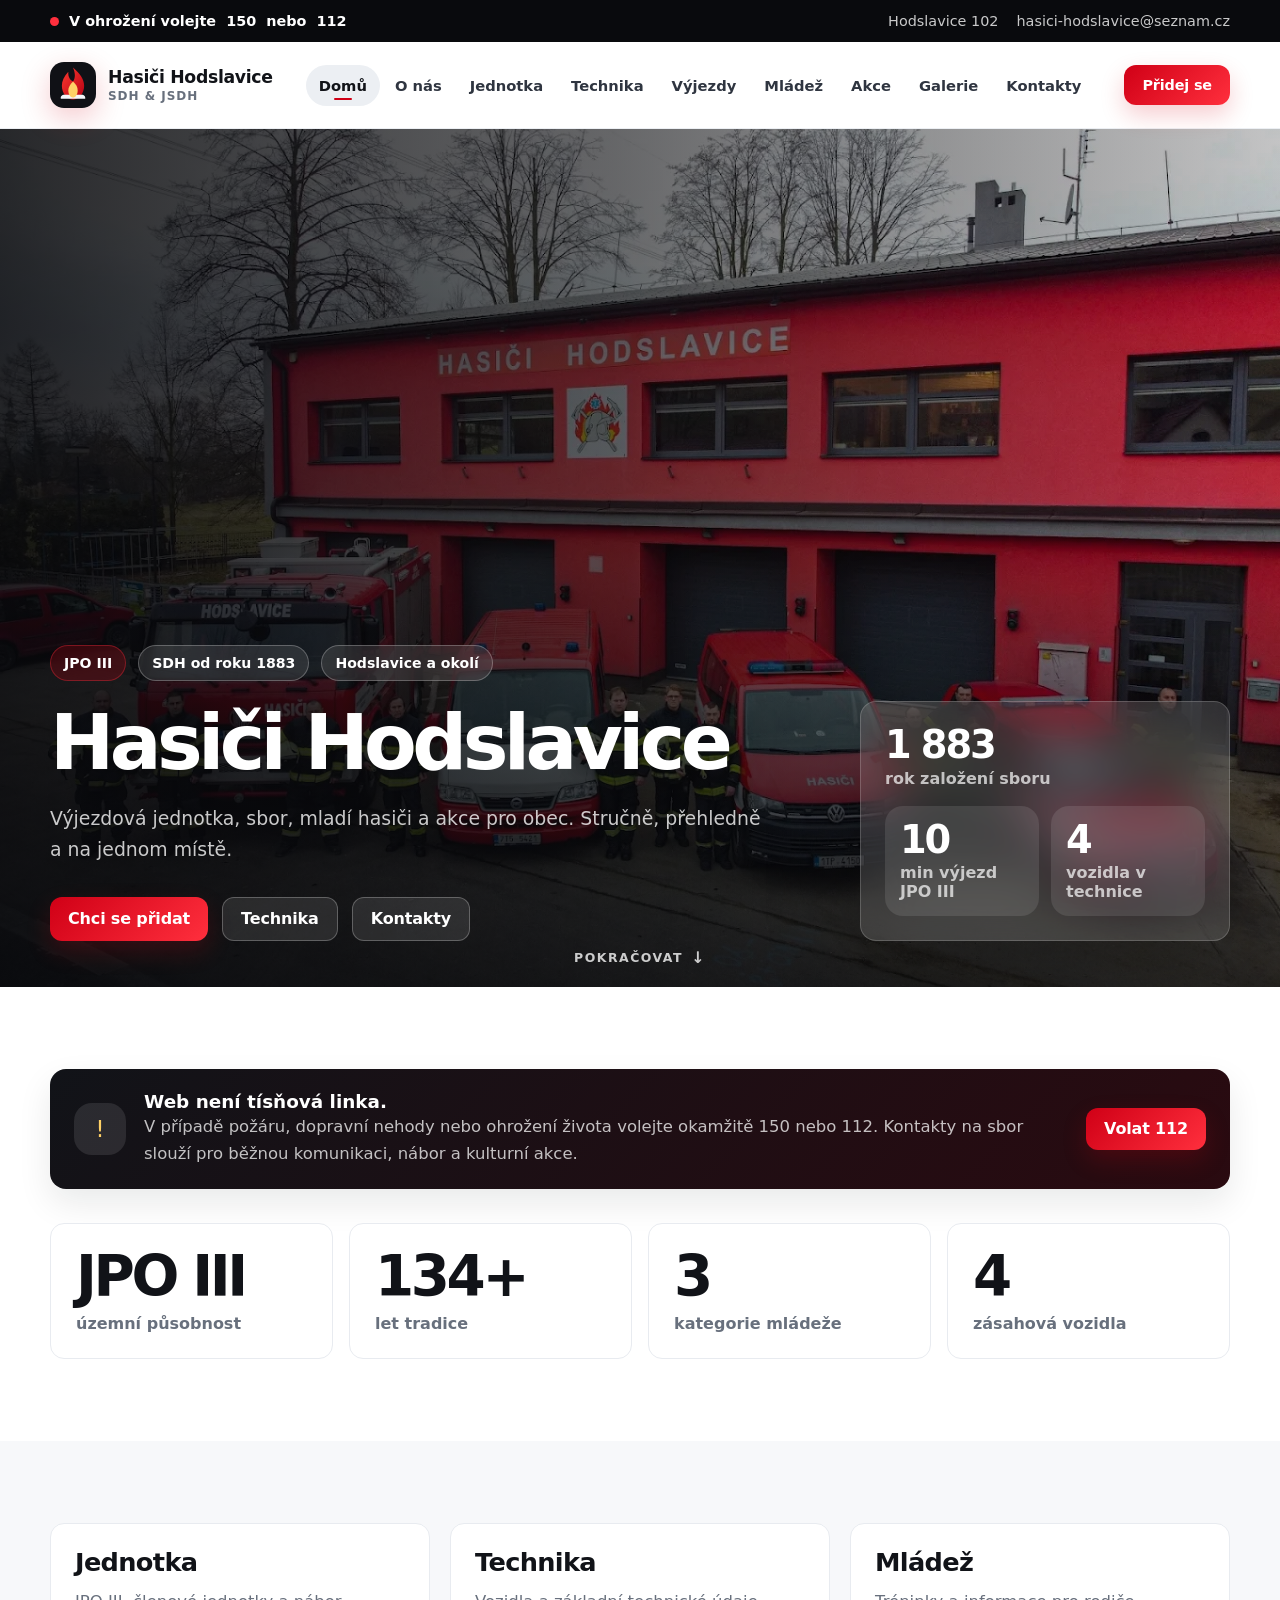
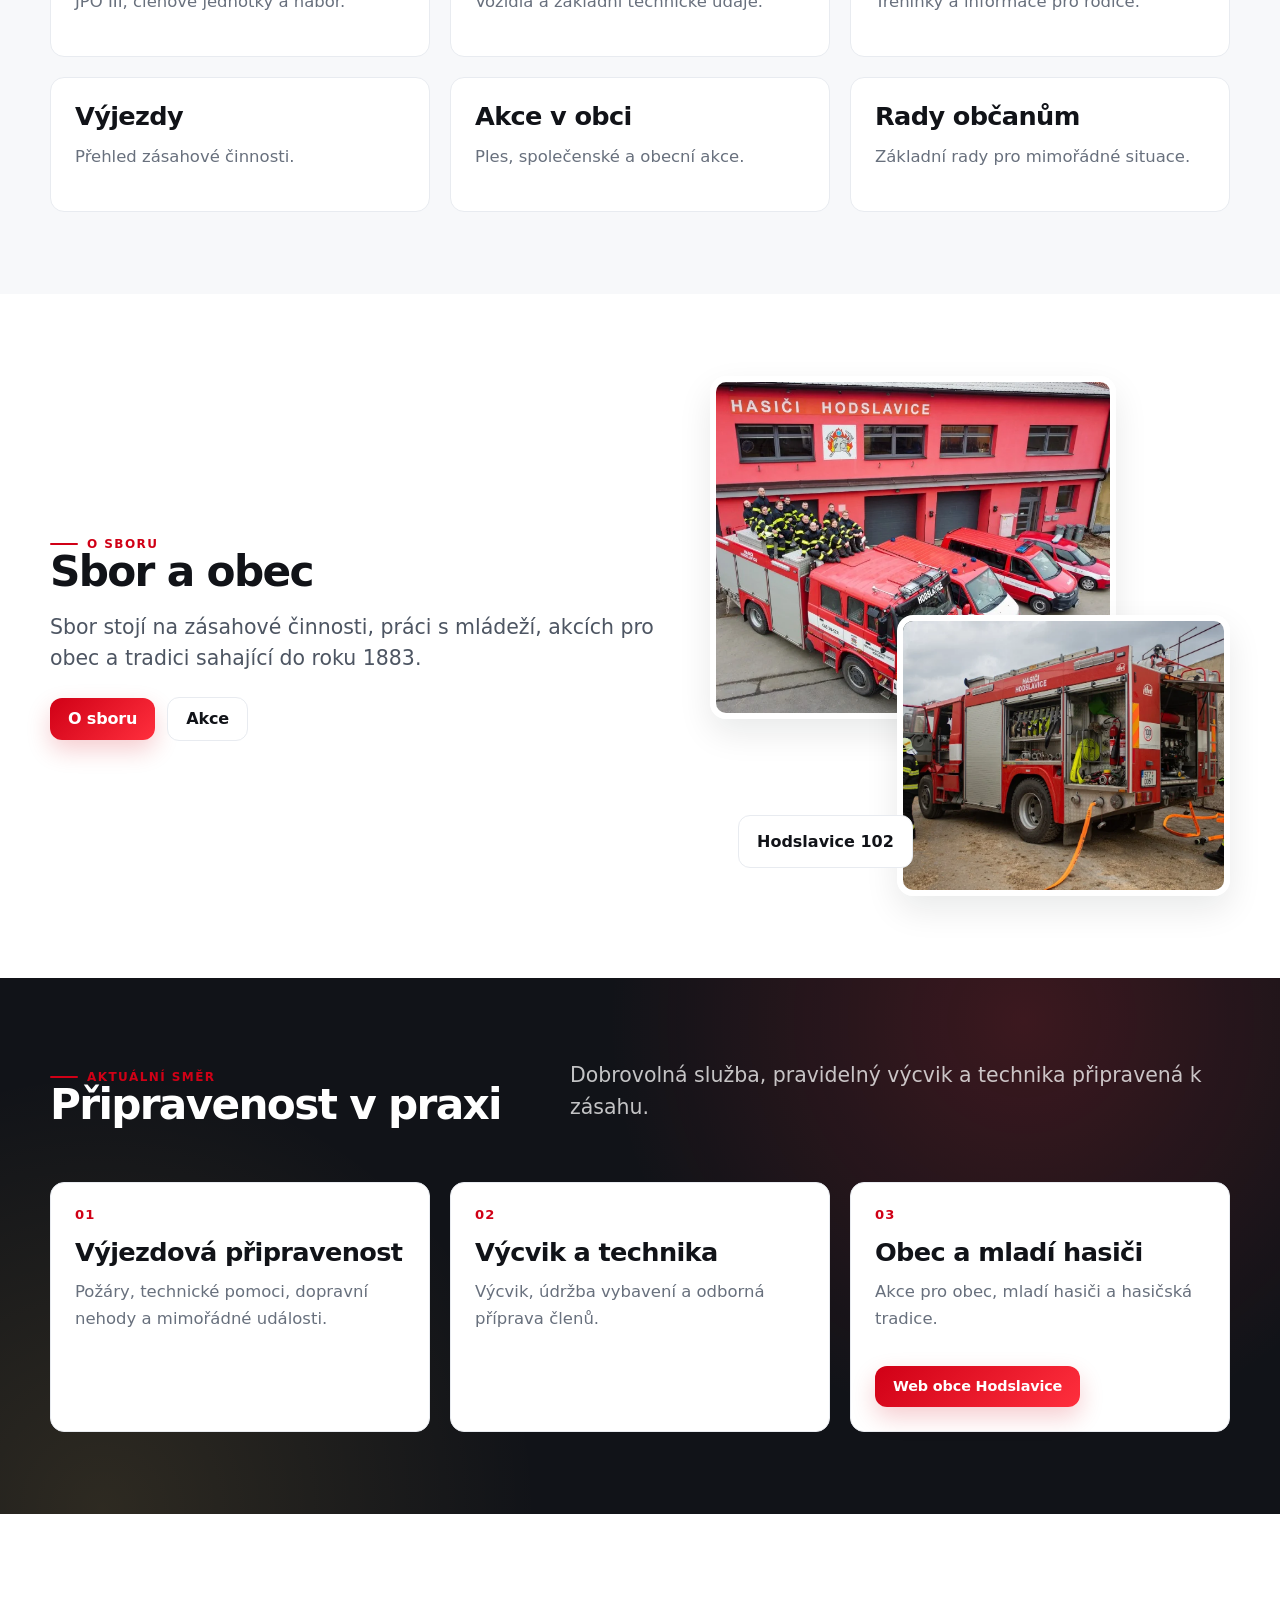
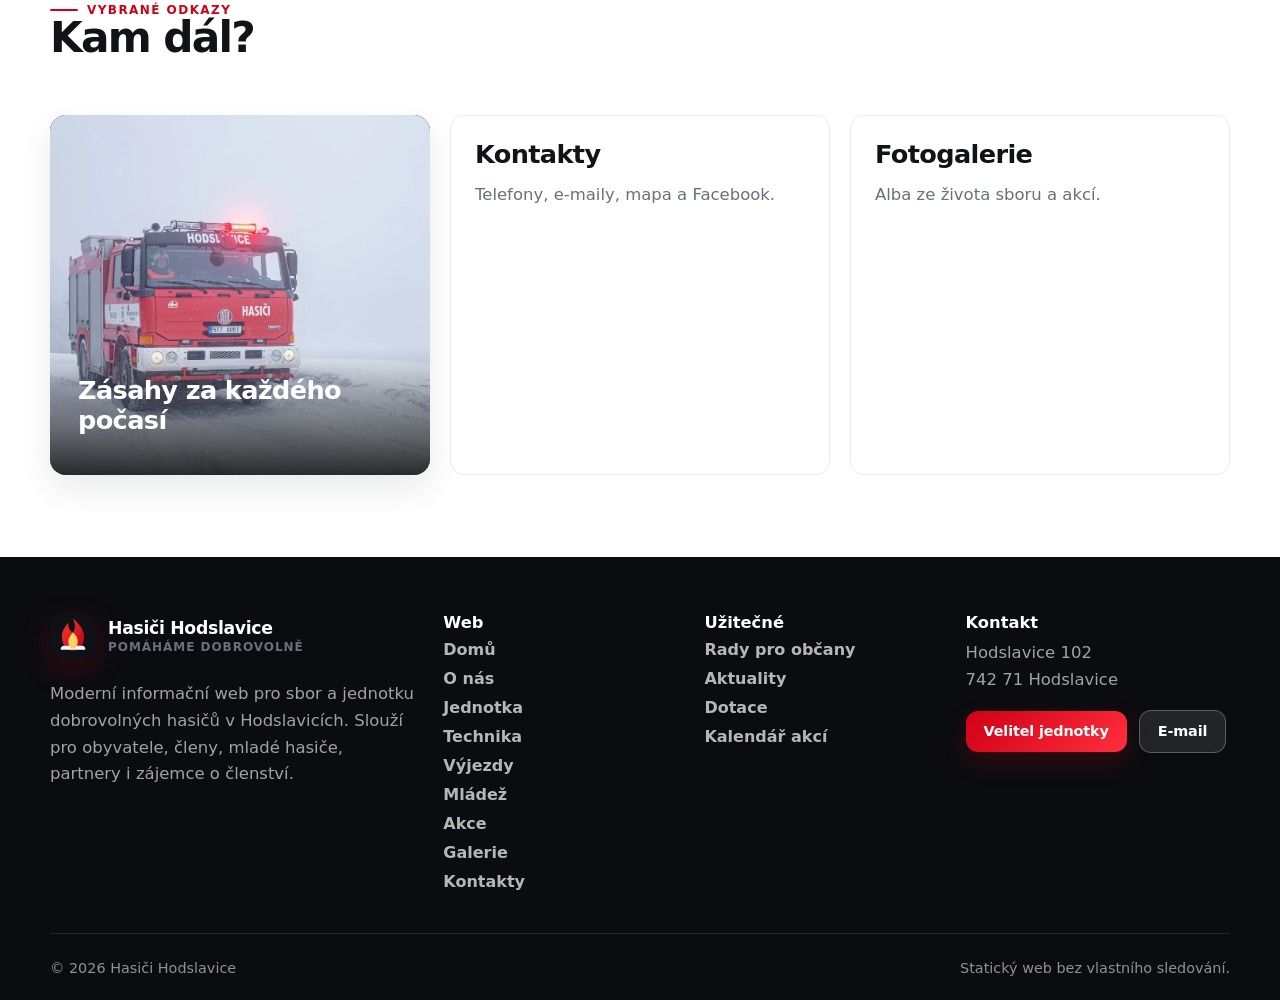
==== hasici-aktualni/index.html @ a37ba9a8 "Add files via upload" ====
<!doctype html>
<html lang="cs">
<head>
  <meta charset="utf-8">
  <meta name="viewport" content="width=device-width, initial-scale=1">
  <title>Dobrovolní hasiči | Hasiči Hodslavice</title>
  <meta name="description" content="Moderní web SDH a JSDH Hodslavice: jednotka JPO III, technika, výjezdy, mládež, akce a kontakty.">
  <meta name="theme-color" content="#d00016">
  <meta property="og:title" content="Dobrovolní hasiči | Hasiči Hodslavice">
  <meta property="og:description" content="Moderní web SDH a JSDH Hodslavice: jednotka JPO III, technika, výjezdy, mládež, akce a kontakty.">
  <meta property="og:type" content="website">
  <meta property="og:image" content="assets/img/og-cover.jpg">
  <link rel="icon" href="assets/img/logo.svg" type="image/svg+xml">
  <link rel="manifest" href="site.webmanifest">
  <link rel="stylesheet" href="assets/css/style.css">
  
<script type="application/ld+json">
{
  "@context": "https://schema.org",
  "@type": "FireStation",
  "name": "Hasiči Hodslavice",
  "address": {
    "@type": "PostalAddress",
    "streetAddress": "Hodslavice 102",
    "postalCode": "742 71",
    "addressLocality": "Hodslavice",
    "addressCountry": "CZ"
  },
  "email": "hasici-hodslavice@seznam.cz",
  "url": "./index.html"
}
</script>

</head>
<body>

    <a class="skip-link" href="#main">Přejít na obsah</a>
    <div class="topbar" role="region" aria-label="Důležité kontakty">
      <div class="container topbar__inner">
        <div class="topbar__emergency"><span class="pulse" aria-hidden="true"></span> V ohrožení volejte <a href="tel:150">150</a> nebo <a href="tel:112">112</a></div>
        <div class="topbar__links"><a href="kontakty.html">Hodslavice 102</a><a href="mailto:hasici-hodslavice@seznam.cz">hasici-hodslavice@seznam.cz</a></div>
      </div>
    </div>
    <header class="site-header" data-header>
      <div class="container nav" aria-label="Hlavní navigace">
        <a class="logo" href="index.html" aria-label="Hasiči Hodslavice domů">
          <img src="assets/img/logo.svg" alt="" width="46" height="46">
          <span>Hasiči Hodslavice<small>SDH & JSDH</small></span>
        </a>
        <nav class="nav__links" data-nav><a href="index.html">Domů</a><a href="o-nas.html">O nás</a><a href="jednotka.html">Jednotka</a><a href="technika.html">Technika</a><a href="vyjezdy.html">Výjezdy</a><a href="mladez.html">Mládež</a><a href="akce.html">Akce</a><a href="fotogalerie.html">Galerie</a><a href="kontakty.html">Kontakty</a></nav>
        <a class="btn btn--primary btn--small nav__cta" href="jednotka.html#nabor">Přidej se</a>
        <button class="menu-toggle" type="button" aria-label="Otevřít menu" aria-expanded="false" data-menu-toggle><span></span><span></span><span></span></button>
      </div>
    </header>
    
<main id="main">

<section class="hero hero--home">
  <div class="hero__media"><img src="assets/img/hero-druzstvo.webp" alt="Jednotka hasičů Hodslavice před zbrojnicí" loading="eager"></div>
  <div class="container hero__content">
    <div class="hero__grid">
      <div>
        <div class="hero__badges"><span class="badge badge--red">JPO III</span><span class="badge">SDH od roku 1883</span><span class="badge">Hodslavice a okolí</span></div>
        <h1>Hasiči Hodslavice</h1>
        <p>Výjezdová jednotka, sbor, mladí hasiči a akce pro obec. Stručně, přehledně a na jednom místě.</p>
        <div class="hero__actions"><a class="btn btn--primary" href="jednotka.html#nabor">Chci se přidat</a><a class="btn btn--ghost" href="technika.html">Technika</a><a class="btn btn--ghost" href="kontakty.html">Kontakty</a></div>
      </div>
      <aside class="hero-card" aria-label="Rychlá fakta">
        <strong data-count="1883">0</strong><span>rok založení sboru</span>
        <div class="hero-card__row"><div class="hero-card__item"><strong>10</strong><span>min výjezd JPO III</span></div><div class="hero-card__item"><strong>4</strong><span>vozidla v technice</span></div></div>
      </aside>
    </div>
  </div>
  <a class="hero-scroll" href="#obsah">Pokračovat</a>
</section>
<section id="obsah" class="section">
  <div class="container">
    <div class="alert reveal"><div class="alert__icon">!</div><div><strong>Web není tísňová linka.</strong><p>V případě požáru, dopravní nehody nebo ohrožení života volejte okamžitě 150 nebo 112. Kontakty na sbor slouží pro běžnou komunikaci, nábor a kulturní akce.</p></div><a class="btn btn--primary" href="tel:112">Volat 112</a></div>
    <div class="grid grid--4 mt-4">
      <div class="stat-card reveal"><strong>JPO III</strong><span>územní působnost</span></div>
      <div class="stat-card reveal"><strong data-count="140" data-suffix="+">0</strong><span>let tradice</span></div>
      <div class="stat-card reveal"><strong data-count="3">0</strong><span>kategorie mládeže</span></div>
      <div class="stat-card reveal"><strong data-count="4">0</strong><span>zásahová vozidla</span></div>
    </div>
  </div>
</section>
<section class="section section--soft">
  <div class="container">
    <div class="grid grid--3">
      <a class="card reveal" href="jednotka.html"><div class="card__icon">🚒</div><h3>Jednotka</h3><p>JPO III, členové jednotky a nábor.</p></a>
      <a class="card reveal" href="technika.html"><div class="card__icon">⚙️</div><h3>Technika</h3><p>Vozidla a základní technické údaje.</p></a>
      <a class="card reveal" href="mladez.html"><div class="card__icon">👨‍🚒</div><h3>Mládež</h3><p>Tréninky a informace pro rodiče.</p></a>
      <a class="card reveal" href="vyjezdy.html"><div class="card__icon">📋</div><h3>Výjezdy</h3><p>Přehled zásahové činnosti.</p></a>
      <a class="card reveal" href="akce.html"><div class="card__icon">🎉</div><h3>Akce v obci</h3><p>Ples, společenské a obecní akce.</p></a>
      <a class="card reveal" href="bezpecnost.html"><div class="card__icon">🛡️</div><h3>Rady občanům</h3><p>Základní rady pro mimořádné situace.</p></a>
    </div>
  </div>
</section>
<section class="section">
  <div class="container split">
    <div class="reveal"><span class="eyebrow">O sboru</span><h2>Sbor a obec</h2><p class="lead">Sbor stojí na zásahové činnosti, práci s mládeží, akcích pro obec a tradici sahající do roku 1883.</p><div class="inline-actions mt-3"><a class="btn btn--primary" href="o-nas.html">O sboru</a><a class="btn btn--outline" href="akce.html">Akce</a></div></div>
    <div class="photo-stack reveal"><img src="assets/img/stanice-technika.webp" alt="Hasičská zbrojnice a technika Hodslavice"><img src="assets/img/cas-zasah.webp" alt="Cisterna CAS 20 při výcviku"><div class="photo-stack__note">Hodslavice 102</div></div>
  </div>
</section>
<section class="section section--dark">
  <div class="container">
    <div class="section__head reveal"><div><span class="eyebrow">Aktuální směr</span><h2>Připravenost v praxi</h2></div><p class="lead">Dobrovolná služba, pravidelný výcvik a technika připravená k zásahu.</p></div>
    <div class="grid grid--3">
      <div class="card card--no-hover reveal"><div class="card__meta">01</div><h3>Výjezdová připravenost</h3><p>Požáry, technické pomoci, dopravní nehody a mimořádné události.</p></div>
      <div class="card card--no-hover reveal"><div class="card__meta">02</div><h3>Výcvik a technika</h3><p>Výcvik, údržba vybavení a odborná příprava členů.</p></div>
      <div class="card card--no-hover reveal"><div class="card__meta">03</div><h3>Obec a mladí hasiči</h3><p>Akce pro obec, mladí hasiči a hasičská tradice.</p><div class="inline-actions mt-3"><a class="btn btn--primary btn--small" href="https://www.hodslavice.cz/" target="_blank" rel="noreferrer">Web obce Hodslavice</a></div></div>
    </div>
  </div>
</section>
<section class="section">
  <div class="container">
    <div class="section__head reveal"><div><span class="eyebrow">Vybrané odkazy</span><h2>Kam dál?</h2></div></div>
    <div class="grid grid--3">
      <a class="media-card reveal" href="vyjezdy.html"><img src="assets/img/zimni-vyjezd.webp" alt="Zimní výjezd cisterny"><div class="media-card__body"><h3>Zásahy za každého počasí</h3></div></a>
      <a class="card reveal" href="kontakty.html"><div class="card__icon">☎️</div><h3>Kontakty</h3><p>Telefony, e-maily, mapa a Facebook.</p></a>
      <a class="card reveal" href="fotogalerie.html"><div class="card__icon">📸</div><h3>Fotogalerie</h3><p>Alba ze života sboru a akcí.</p></a>
    </div>
  </div>
</section>

</main>

    <footer class="site-footer">
      <div class="container">
        <div class="footer-grid">
          <div>
            <a class="logo" href="index.html"><img src="assets/img/logo.svg" alt="" width="46" height="46"><span>Hasiči Hodslavice<small>Pomáháme dobrovolně</small></span></a>
            <p class="mt-3">Moderní informační web pro sbor a jednotku dobrovolných hasičů v Hodslavicích. Slouží pro obyvatele, členy, mladé hasiče, partnery i zájemce o členství.</p>
          </div>
          <div><h4>Web</h4><div class="footer-links"><a href="index.html" data-footer-link>Domů</a><a href="o-nas.html" data-footer-link>O nás</a><a href="jednotka.html" data-footer-link>Jednotka</a><a href="technika.html" data-footer-link>Technika</a><a href="vyjezdy.html" data-footer-link>Výjezdy</a><a href="mladez.html" data-footer-link>Mládež</a><a href="akce.html" data-footer-link>Akce</a><a href="fotogalerie.html" data-footer-link>Galerie</a><a href="kontakty.html" data-footer-link>Kontakty</a></div></div>
          <div><h4>Užitečné</h4><div class="footer-links"><a href="bezpecnost.html">Rady pro občany</a><a href="aktuality.html">Aktuality</a><a href="dotace.html">Dotace</a><a href="akce.html">Kalendář akcí</a></div></div>
          <div><h4>Kontakt</h4><p>Hodslavice 102<br>742 71 Hodslavice</p><div class="inline-actions"><a class="btn btn--primary btn--small" href="tel:+420773756825">Velitel jednotky</a><a class="btn btn--ghost btn--small" href="mailto:hasici-hodslavice@seznam.cz">E-mail</a></div></div>
        </div>
        <div class="footer-bottom"><span>© <span data-year></span> Hasiči Hodslavice</span><span>Statický web bez vlastního sledování.</span></div>
      </div>
    </footer>
    <div class="lightbox" data-lightbox aria-modal="true" aria-hidden="true" role="dialog" aria-label="Zvětšená fotografie">
      <button class="lightbox__close btn btn--light btn--small" type="button" data-lightbox-close>Zavřít</button>
      <button class="lightbox__nav lightbox__nav--prev" type="button" data-lightbox-prev aria-label="Předchozí fotografie">‹</button>
      <img alt="">
      <button class="lightbox__nav lightbox__nav--next" type="button" data-lightbox-next aria-label="Další fotografie">›</button>
      <div class="lightbox__counter" data-lightbox-counter></div>
    </div>
    <script src="assets/js/main.js"></script>
    

</body>
</html>
---- hasici-aktualni/assets/css/style.css ----
/*
  Hasiči Hodslavice — moderní statický web
  Struktura: root HTML stránky + assets/css + assets/js + assets/img + assets/gallery
*/
:root{
  --red:#d00016;
  --red-2:#ff2f3d;
  --red-dark:#8b0010;
  --gold:#ffd166;
  --ink:#111318;
  --ink-2:#1a1d24;
  --muted:#68707d;
  --line:#e8ebf0;
  --paper:#ffffff;
  --soft:#f5f6f8;
  --soft-2:#eceff3;
  --success:#1f8f57;
  --shadow:0 22px 70px rgba(16,17,22,.12);
  --shadow-soft:0 14px 40px rgba(16,17,22,.08);
  --radius:26px;
  --radius-sm:16px;
  --max:1180px;
  --header:86px;
  color-scheme:light;
}
*{box-sizing:border-box}
html{scroll-behavior:smooth}
body{
  margin:0;
  font-family:Inter,ui-sans-serif,system-ui,-apple-system,BlinkMacSystemFont,"Segoe UI",Roboto,"Helvetica Neue",Arial,"Noto Sans",sans-serif;
  color:var(--ink);
  background:var(--paper);
  text-rendering:optimizeLegibility;
  -webkit-font-smoothing:antialiased;
}
body.menu-open{overflow:hidden}
a{color:inherit;text-decoration:none}
img{max-width:100%;display:block}
button,input,textarea,select{font:inherit}
::selection{background:rgba(208,0,22,.18)}
.skip-link{
  position:absolute;left:-999px;top:12px;background:var(--ink);color:#fff;padding:12px 16px;z-index:999;border-radius:12px
}
.skip-link:focus{left:12px}
.container{width:min(var(--max),calc(100% - 40px));margin-inline:auto}
.section{padding:96px 0}
.section--soft{background:linear-gradient(180deg,#fff 0%,var(--soft) 100%)}
.section--dark{background:var(--ink);color:#fff;position:relative;overflow:hidden}
.section--dark:before{content:"";position:absolute;inset:-20% -10%;background:radial-gradient(circle at 75% 20%,rgba(255,47,61,.18),transparent 32%),radial-gradient(circle at 15% 85%,rgba(255,209,102,.12),transparent 30%);pointer-events:none}
.section--dark>.container{position:relative}
.section__head{display:flex;justify-content:space-between;align-items:end;gap:28px;margin-bottom:38px}
.eyebrow{
  display:inline-flex;align-items:center;gap:9px;
  font-weight:800;letter-spacing:.12em;text-transform:uppercase;font-size:.75rem;color:var(--red);
}
.eyebrow:before{content:"";width:28px;height:2px;border-radius:99px;background:currentColor}
h1,h2,h3,h4,p{margin-top:0}
h1{font-size:clamp(3rem,8vw,6.7rem);line-height:.88;letter-spacing:-.075em;margin-bottom:24px}
h2{font-size:clamp(2rem,4vw,4rem);line-height:1;letter-spacing:-.045em;margin-bottom:18px}
h3{font-size:clamp(1.22rem,2vw,1.7rem);line-height:1.15;letter-spacing:-.025em;margin-bottom:12px}
h4{font-size:1.02rem;margin-bottom:8px}
p{line-height:1.72;color:var(--muted);font-size:1.03rem}
.lead{font-size:clamp(1.08rem,1.8vw,1.28rem);line-height:1.65;color:#4d5562;max-width:760px}
.section--dark p,.section--dark .lead{color:rgba(255,255,255,.75)}
.kicker{font-size:.88rem;line-height:1.5;color:var(--muted)}
.hr{height:1px;background:var(--line);margin:34px 0}
.text-red{color:var(--red)}
.text-gold{color:var(--gold)}
.nowrap{white-space:nowrap}
/* Top emergency strip */
.topbar{background:#090a0d;color:#fff;font-size:.9rem;position:relative;z-index:80}
.topbar__inner{height:42px;display:flex;align-items:center;justify-content:space-between;gap:18px}
.topbar__emergency{display:flex;align-items:center;gap:10px;font-weight:800}
.pulse{width:9px;height:9px;border-radius:999px;background:var(--red-2);box-shadow:0 0 0 0 rgba(255,47,61,.75);animation:pulse 1.8s infinite}
@keyframes pulse{70%{box-shadow:0 0 0 12px rgba(255,47,61,0)}100%{box-shadow:0 0 0 0 rgba(255,47,61,0)}}
.topbar__links{display:flex;gap:18px;color:rgba(255,255,255,.78)}
.topbar__links a:hover{color:#fff}
/* Header */
.site-header{position:sticky;top:0;background:rgba(255,255,255,.82);backdrop-filter:blur(18px);border-bottom:1px solid rgba(232,235,240,.8);z-index:70;transition:box-shadow .25s,background .25s}
.site-header.is-scrolled{box-shadow:0 10px 30px rgba(16,17,22,.08);background:rgba(255,255,255,.94)}
.nav{height:var(--header);display:flex;align-items:center;justify-content:space-between;gap:22px}
.logo{display:flex;align-items:center;gap:12px;min-width:max-content;font-weight:900;letter-spacing:-.02em}
.logo img{width:46px;height:46px;border-radius:14px;box-shadow:0 10px 30px rgba(208,0,22,.22)}
.logo span{display:block;font-size:1.08rem}
.logo small{display:block;color:var(--muted);font-weight:700;font-size:.75rem;letter-spacing:.08em;text-transform:uppercase;margin-top:2px}
.nav__links{display:flex;align-items:center;gap:2px;margin-left:auto}
.nav__links a{position:relative;padding:12px 13px;border-radius:999px;color:#2f3540;font-weight:800;font-size:.92rem;transition:background .2s,color .2s}
.nav__links a:hover,.nav__links a.is-active{background:var(--soft-2);color:var(--ink)}
.nav__links a.is-active:after{content:"";position:absolute;left:50%;transform:translateX(-50%);bottom:6px;width:18px;height:2px;border-radius:99px;background:var(--red)}
.nav__cta{margin-left:8px}
.menu-toggle{display:none;width:46px;height:46px;border:0;border-radius:14px;background:var(--soft);position:relative;color:var(--ink);cursor:pointer}
.menu-toggle span{position:absolute;left:12px;right:12px;height:2px;background:currentColor;border-radius:99px;transition:.25s}
.menu-toggle span:nth-child(1){top:15px}.menu-toggle span:nth-child(2){top:22px}.menu-toggle span:nth-child(3){top:29px}
.menu-open .menu-toggle span:nth-child(1){top:22px;transform:rotate(45deg)}
.menu-open .menu-toggle span:nth-child(2){opacity:0}.menu-open .menu-toggle span:nth-child(3){top:22px;transform:rotate(-45deg)}
/* Buttons */
.btn{display:inline-flex;align-items:center;justify-content:center;gap:10px;border:0;border-radius:999px;padding:13px 20px;font-weight:900;letter-spacing:-.01em;cursor:pointer;transition:transform .2s,box-shadow .2s,background .2s,color .2s;line-height:1.15}
.btn:hover{transform:translateY(-2px)}
.btn--primary{background:linear-gradient(135deg,var(--red),var(--red-2));color:#fff;box-shadow:0 14px 32px rgba(208,0,22,.27)}
.btn--primary:hover{box-shadow:0 18px 42px rgba(208,0,22,.34)}
.btn--dark{background:var(--ink);color:#fff;box-shadow:0 14px 32px rgba(16,17,22,.18)}
.btn--ghost{background:rgba(255,255,255,.1);color:#fff;border:1px solid rgba(255,255,255,.25)}
.btn--light{background:#fff;color:var(--ink);box-shadow:var(--shadow-soft)}
.btn--outline{background:#fff;color:var(--ink);border:1px solid var(--line)}
.btn--small{padding:10px 14px;font-size:.9rem}
/* Hero */
.hero{position:relative;min-height:calc(100svh - 42px);display:grid;align-items:end;color:#fff;overflow:hidden;background:#0d0e12}
.hero--sub{min-height:520px}
.hero__media{position:absolute;inset:0;z-index:0}
.hero__media img{width:100%;height:100%;object-fit:cover;filter:saturate(1.05) contrast(1.04)}
.hero__media:after{content:"";position:absolute;inset:0;background:linear-gradient(90deg,rgba(7,8,11,.9) 0%,rgba(7,8,11,.62) 43%,rgba(7,8,11,.18) 100%),linear-gradient(0deg,rgba(7,8,11,.9) 0%,rgba(7,8,11,.1) 55%)}
.hero__content{position:relative;z-index:1;padding:130px 0 54px}
.hero__grid{display:grid;grid-template-columns:minmax(0,1fr) 370px;gap:42px;align-items:end}
.hero p{color:rgba(255,255,255,.78);font-size:1.18rem;max-width:720px}
.hero__actions{display:flex;flex-wrap:wrap;gap:14px;margin:32px 0 0}
.hero__badges{display:flex;flex-wrap:wrap;gap:12px;margin-bottom:26px}
.badge{display:inline-flex;align-items:center;gap:9px;border:1px solid rgba(255,255,255,.25);background:rgba(255,255,255,.1);backdrop-filter:blur(12px);color:#fff;border-radius:999px;padding:9px 13px;font-weight:800;font-size:.88rem}
.badge--red{border-color:rgba(255,47,61,.35);background:rgba(208,0,22,.22)}
.hero-card{background:rgba(255,255,255,.13);border:1px solid rgba(255,255,255,.18);backdrop-filter:blur(22px);border-radius:var(--radius);padding:24px;box-shadow:0 30px 90px rgba(0,0,0,.28)}
.hero-card strong{display:block;font-size:2.4rem;letter-spacing:-.055em;line-height:1;color:#fff}
.hero-card span{display:block;color:rgba(255,255,255,.7);font-weight:700;margin-top:4px}
.hero-card__row{display:grid;grid-template-columns:1fr 1fr;gap:12px;margin-top:18px}
.hero-card__item{background:rgba(255,255,255,.1);border-radius:18px;padding:15px}
.hero-scroll{position:absolute;left:50%;bottom:20px;transform:translateX(-50%);z-index:2;color:rgba(255,255,255,.78);font-size:.78rem;font-weight:800;letter-spacing:.12em;text-transform:uppercase;display:flex;align-items:center;gap:8px}
.hero-scroll:after{content:"↓";font-size:1rem;animation:bob 1.6s infinite}
@keyframes bob{50%{transform:translateY(4px)}}
/* Cards and grids */
.grid{display:grid;gap:24px}
.grid--2{grid-template-columns:repeat(2,minmax(0,1fr))}
.grid--3{grid-template-columns:repeat(3,minmax(0,1fr))}
.grid--4{grid-template-columns:repeat(4,minmax(0,1fr))}
.card{background:#fff;border:1px solid var(--line);border-radius:var(--radius);padding:28px;box-shadow:var(--shadow-soft);transition:transform .22s,box-shadow .22s,border-color .22s}
.card:hover{transform:translateY(-4px);box-shadow:var(--shadow);border-color:#dbe0e8}
.card--no-hover:hover{transform:none;box-shadow:var(--shadow-soft)}
.card__icon{width:52px;height:52px;border-radius:18px;display:grid;place-items:center;background:linear-gradient(135deg,rgba(208,0,22,.12),rgba(255,209,102,.18));color:var(--red);font-size:1.35rem;margin-bottom:18px}
.card__meta{display:inline-flex;align-items:center;gap:8px;font-weight:900;color:var(--red);font-size:.82rem;text-transform:uppercase;letter-spacing:.08em;margin-bottom:10px}
.stat-card{background:#fff;border-radius:var(--radius);padding:25px;border:1px solid var(--line);box-shadow:var(--shadow-soft)}
.stat-card strong{display:block;font-size:clamp(2.1rem,4.4vw,4rem);line-height:1;letter-spacing:-.06em;color:var(--ink)}
.stat-card span{display:block;color:var(--muted);font-weight:800;margin-top:8px}
.media-card{position:relative;overflow:hidden;border-radius:var(--radius);min-height:360px;background:#111;box-shadow:var(--shadow)}
.media-card img{width:100%;height:100%;object-fit:cover;position:absolute;inset:0;transition:transform .5s}
.media-card:hover img{transform:scale(1.04)}
.media-card__body{position:absolute;left:0;right:0;bottom:0;padding:28px;background:linear-gradient(0deg,rgba(0,0,0,.82),rgba(0,0,0,0));color:#fff}
.media-card__body p{color:rgba(255,255,255,.75);margin-bottom:0}
.split{display:grid;grid-template-columns:minmax(0,1fr) minmax(360px,520px);gap:52px;align-items:center}
.split--reverse{grid-template-columns:minmax(360px,520px) minmax(0,1fr)}
.photo-stack{position:relative;min-height:520px}
.photo-stack img{position:absolute;object-fit:cover;border-radius:var(--radius);box-shadow:var(--shadow);border:8px solid #fff}
.photo-stack img:nth-child(1){inset:0 70px 110px 0;width:78%;height:66%}
.photo-stack img:nth-child(2){right:0;bottom:0;width:64%;height:54%}
.photo-stack__note{position:absolute;left:28px;bottom:28px;background:#fff;border:1px solid var(--line);border-radius:20px;padding:16px 18px;box-shadow:var(--shadow-soft);font-weight:900;max-width:250px}
.photo-stack__note small{display:block;color:var(--muted);font-weight:800;margin-top:4px}
/* Info strips */
.alert{display:grid;grid-template-columns:auto 1fr auto;gap:18px;align-items:center;background:linear-gradient(135deg,#111318,#2a0a10);color:#fff;border-radius:var(--radius);padding:22px 24px;box-shadow:var(--shadow)}
.alert__icon{width:52px;height:52px;border-radius:18px;background:rgba(255,255,255,.1);display:grid;place-items:center;color:var(--gold);font-size:1.4rem}
.alert p{color:rgba(255,255,255,.74);margin:0}
.alert strong{display:block;font-size:1.15rem;margin-bottom:2px}
/* Tables */
.table-wrap{overflow:auto;border:1px solid var(--line);border-radius:var(--radius);background:#fff;box-shadow:var(--shadow-soft)}
table{width:100%;border-collapse:collapse;min-width:720px}
th,td{text-align:left;padding:16px 18px;border-bottom:1px solid var(--line);vertical-align:top}
th{background:#f7f8fa;color:#3d4450;font-size:.82rem;text-transform:uppercase;letter-spacing:.08em}
tr:last-child td{border-bottom:0}
td strong{font-weight:900}.pill{display:inline-flex;padding:6px 10px;border-radius:999px;background:rgba(208,0,22,.08);color:var(--red);font-weight:900;font-size:.8rem}
.pill--soft{background:#f0f2f5;color:#3f4650}.pill--gold{background:rgba(255,209,102,.22);color:#805800}.pill--green{background:rgba(31,143,87,.12);color:var(--success)}
/* Tabs/filter */
.filters{display:flex;gap:10px;flex-wrap:wrap;margin-bottom:22px}
.filter-btn{border:1px solid var(--line);background:#fff;border-radius:999px;padding:10px 14px;font-weight:900;color:#47505c;cursor:pointer;transition:.2s}
.filter-btn:hover,.filter-btn.is-active{background:var(--ink);color:#fff;border-color:var(--ink)}
.tab-panel[hidden]{display:none}
/* Timeline */
.timeline{position:relative;margin-top:30px}
.timeline:before{content:"";position:absolute;left:18px;top:0;bottom:0;width:2px;background:var(--line)}
.timeline__item{position:relative;padding-left:62px;padding-bottom:28px}
.timeline__item:last-child{padding-bottom:0}
.timeline__dot{position:absolute;left:4px;top:0;width:30px;height:30px;border-radius:50%;background:var(--red);border:6px solid #fff;box-shadow:0 0 0 1px var(--line)}
.timeline__year{font-weight:1000;color:var(--red);letter-spacing:-.03em;margin-bottom:6px}
.timeline__item p{margin-bottom:0}
/* Vehicle cards */
.vehicle{display:grid;grid-template-columns:380px 1fr;gap:0;overflow:hidden;padding:0}
.vehicle__image{min-height:280px;position:relative;background:#111}
.vehicle__image img{width:100%;height:100%;object-fit:cover;position:absolute;inset:0}
.vehicle__body{padding:30px}
.specs{display:grid;grid-template-columns:repeat(2,minmax(0,1fr));gap:12px;margin-top:18px}
.spec{border:1px solid var(--line);border-radius:16px;padding:13px;background:#fafbfc}
.spec span{display:block;font-size:.78rem;color:var(--muted);font-weight:800;text-transform:uppercase;letter-spacing:.06em}.spec strong{display:block;margin-top:3px;font-size:1rem}
/* People */
.people-list{display:grid;grid-template-columns:repeat(3,minmax(0,1fr));gap:14px;margin-top:22px}
.person{border:1px solid var(--line);border-radius:18px;padding:14px;background:#fff}.person b{display:block}.person span{color:var(--muted);font-size:.9rem}
/* Contact */
.contact-card{display:flex;gap:16px;align-items:flex-start;border:1px solid var(--line);border-radius:var(--radius-sm);padding:18px;background:#fff}
.contact-card__icon{width:42px;height:42px;border-radius:14px;background:rgba(208,0,22,.09);display:grid;place-items:center;color:var(--red);font-weight:900;flex:0 0 auto}
.contact-card a{font-weight:900;color:var(--ink)}
.contact-card small{display:block;color:var(--muted);margin-top:3px}
.copy-btn{border:0;background:transparent;color:var(--red);font-weight:900;cursor:pointer;padding:0;margin-top:7px}
.map-card{border-radius:var(--radius);overflow:hidden;background:linear-gradient(135deg,#222,#111);min-height:360px;color:#fff;display:grid;place-items:center;text-align:center;padding:28px;box-shadow:var(--shadow);position:relative}
.map-card:before{content:"";position:absolute;inset:0;background:radial-gradient(circle at 50% 30%,rgba(208,0,22,.35),transparent 36%),linear-gradient(135deg,rgba(255,255,255,.05),transparent)}
.map-card>*{position:relative}
.map-card--embed{padding:0;background:#fff;min-height:420px}.map-card--embed:before{display:none}.map-card--embed iframe{position:relative;z-index:2;width:100%;height:420px;border:0;display:block}
/* Gallery placeholder */
.gallery-grid{display:grid;grid-template-columns:repeat(3,minmax(0,1fr));gap:22px}
.gallery-folder{position:relative;overflow:hidden;min-height:330px;border-radius:var(--radius);background:#111;color:#fff;box-shadow:var(--shadow);display:flex;align-items:end;padding:26px}
.gallery-folder:before{content:"";position:absolute;inset:0;background:linear-gradient(0deg,rgba(0,0,0,.82),rgba(0,0,0,.18));z-index:1}
.gallery-folder img{position:absolute;inset:0;width:100%;height:100%;object-fit:cover;opacity:.75;transition:.45s}
.gallery-folder:hover img{transform:scale(1.05);opacity:.9}
.gallery-folder__body{position:relative;z-index:2}.gallery-folder p{color:rgba(255,255,255,.75)}
.empty-gallery{border:1px dashed #cdd3dc;border-radius:var(--radius);padding:28px;background:#fbfcfd;text-align:center;color:var(--muted)}
.lightbox{position:fixed;inset:0;background:rgba(7,8,11,.9);z-index:200;display:none;align-items:center;justify-content:center;padding:22px}.lightbox.is-open{display:flex}.lightbox img{max-height:88vh;border-radius:18px;box-shadow:0 30px 100px rgba(0,0,0,.55)}.lightbox button{position:absolute;top:18px;right:18px}
/* Footer */
.site-footer{background:#0b0c10;color:#fff;padding:70px 0 28px}
.footer-grid{display:grid;grid-template-columns:1.25fr .8fr .8fr .9fr;gap:34px;margin-bottom:42px}.site-footer p{color:rgba(255,255,255,.62)}.site-footer h3,.site-footer h4{color:#fff}.footer-links{display:grid;gap:10px}.footer-links a{color:rgba(255,255,255,.7);font-weight:750}.footer-links a:hover{color:#fff}.footer-bottom{display:flex;justify-content:space-between;gap:18px;padding-top:26px;border-top:1px solid rgba(255,255,255,.1);color:rgba(255,255,255,.55);font-size:.9rem}
/* Forms */
.form-grid{display:grid;grid-template-columns:1fr 1fr;gap:14px}.form-field{display:grid;gap:8px}.form-field--full{grid-column:1/-1}.form-field label{font-weight:900;font-size:.9rem}.form-field input,.form-field textarea{border:1px solid var(--line);border-radius:16px;padding:13px 14px;background:#fff;outline:none;transition:.2s}.form-field input:focus,.form-field textarea:focus{border-color:var(--red);box-shadow:0 0 0 4px rgba(208,0,22,.1)}.form-note{font-size:.88rem;color:var(--muted);margin:12px 0 0}
/* Reveal */
.reveal{opacity:0;transform:translateY(18px);transition:opacity .65s,transform .65s}.reveal.is-visible{opacity:1;transform:none}
/* Utility */
.mt-0{margin-top:0}.mt-2{margin-top:12px}.mt-3{margin-top:22px}.mt-4{margin-top:34px}.mb-0{margin-bottom:0}.center{text-align:center}.max-680{max-width:680px}.max-800{max-width:800px}.mx-auto{margin-inline:auto}.inline-actions{display:flex;gap:12px;flex-wrap:wrap;align-items:center}.hide{display:none!important}
@media (max-width:1040px){
  :root{--header:78px}.nav__links{position:fixed;inset:120px 20px auto 20px;display:none;grid-template-columns:1fr;background:#fff;border:1px solid var(--line);border-radius:24px;padding:14px;box-shadow:var(--shadow);z-index:90}.menu-open .nav__links{display:grid}.nav__links a{border-radius:14px;padding:14px 16px}.nav__links a.is-active:after{display:none}.menu-toggle{display:block}.nav__cta{display:none}.hero__grid,.split,.split--reverse{grid-template-columns:1fr}.hero-card{max-width:560px}.grid--4{grid-template-columns:repeat(2,1fr)}.grid--3,.gallery-grid{grid-template-columns:repeat(2,1fr)}.vehicle{grid-template-columns:1fr}.vehicle__image{min-height:360px}.footer-grid{grid-template-columns:repeat(2,1fr)}.people-list{grid-template-columns:repeat(2,1fr)}
}
@media (max-width:700px){
  .container{width:min(var(--max),calc(100% - 28px))}.section{padding:70px 0}.topbar__inner{height:auto;padding:10px 0;align-items:flex-start;flex-direction:column;gap:6px}.topbar__links{font-size:.82rem;gap:12px}.hero{min-height:760px}.hero--sub{min-height:460px}.hero__content{padding:96px 0 40px}.hero__grid{gap:24px}h1{font-size:clamp(3rem,16vw,4.8rem)}.section__head{display:block}.grid--2,.grid--3,.grid--4,.gallery-grid{grid-template-columns:1fr}.alert{grid-template-columns:1fr}.alert .btn{width:max-content}.photo-stack{min-height:430px}.photo-stack img{border-width:5px}.photo-stack img:nth-child(1){inset:0 30px 120px 0;width:86%}.photo-stack img:nth-child(2){width:72%}.specs{grid-template-columns:1fr}.people-list{grid-template-columns:1fr}.footer-grid,.footer-bottom{grid-template-columns:1fr;display:grid}.form-grid{grid-template-columns:1fr}.hero-card__row{grid-template-columns:1fr 1fr}.media-card{min-height:300px}
}
@media (prefers-reduced-motion:reduce){*,*:before,*:after{animation:none!important;transition:none!important;scroll-behavior:auto!important}.reveal{opacity:1;transform:none}}
.gallery-photo{border:0;padding:0;border-radius:var(--radius);overflow:hidden;background:#111;position:relative;min-height:260px;cursor:pointer;box-shadow:var(--shadow-soft);text-align:left;color:#fff}.gallery-photo img{position:absolute;inset:0;width:100%;height:100%;object-fit:cover;transition:.4s}.gallery-photo:hover img{transform:scale(1.05)}.gallery-photo:after{content:"";position:absolute;inset:0;background:linear-gradient(0deg,rgba(0,0,0,.75),transparent 55%)}.gallery-photo span{position:absolute;z-index:2;left:18px;right:18px;bottom:18px;font-weight:900}
.empty-gallery code{background:#eef1f5;border-radius:7px;padding:2px 5px;color:#3d4450}

/* Final fixes */
.section--dark .card h3{color:var(--ink)}
.section--dark .card p{color:var(--muted)}
.section--dark .card.card--no-hover{min-height:250px;display:flex;flex-direction:column;align-items:flex-start}
.section--dark .card .inline-actions{margin-top:auto}
.form-note--fallback a{color:var(--red);font-weight:900;text-decoration:underline;text-underline-offset:3px}
body.lightbox-open{overflow:hidden}
.lightbox{position:fixed;inset:0;background:rgba(7,8,11,.92);z-index:200;display:none;align-items:center;justify-content:center;padding:72px 78px 54px}
.lightbox.is-open{display:flex}
.lightbox img{max-width:min(1120px,100%);max-height:82vh;border-radius:18px;box-shadow:0 30px 100px rgba(0,0,0,.55);object-fit:contain;background:#111}
.lightbox__close{position:absolute;top:18px;right:18px;z-index:3}
.lightbox__nav{position:absolute;top:50%;transform:translateY(-50%);width:54px;height:54px;border:1px solid rgba(255,255,255,.25);border-radius:999px;background:rgba(255,255,255,.12);color:#fff;font-size:3rem;line-height:1;display:grid;place-items:center;cursor:pointer;z-index:3;transition:background .2s,transform .2s}
.lightbox__nav:hover{background:rgba(255,255,255,.22);transform:translateY(-50%) scale(1.04)}
.lightbox__nav--prev{left:22px}.lightbox__nav--next{right:22px}
.lightbox__counter{position:absolute;left:50%;bottom:18px;transform:translateX(-50%);color:#fff;background:rgba(255,255,255,.12);border:1px solid rgba(255,255,255,.16);border-radius:999px;padding:8px 13px;font-weight:900;font-size:.9rem}
@media (max-width:700px){.lightbox{padding:70px 16px 58px}.lightbox__nav{width:44px;height:44px;font-size:2.4rem}.lightbox__nav--prev{left:10px}.lightbox__nav--next{right:10px}.lightbox img{max-height:75vh}}
.lightbox .lightbox__nav{top:50%;right:auto}.lightbox .lightbox__nav--prev{left:22px;right:auto}.lightbox .lightbox__nav--next{right:22px;left:auto}.lightbox .lightbox__close{top:18px;right:18px;left:auto}
@media (max-width:700px){.lightbox .lightbox__nav--prev{left:10px}.lightbox .lightbox__nav--next{right:10px}}

/* Premium editorial polish — méně šablonové, kompaktnější, lepší mobil */
:root{
  --shadow:0 14px 34px rgba(16,17,22,.09);
  --shadow-soft:0 8px 22px rgba(16,17,22,.06);
  --radius:16px;
  --radius-sm:12px;
}
.section{padding:82px 0}
.section--soft{background:#f7f8fa}
h1{font-size:clamp(2.6rem,6vw,5.4rem);line-height:.94;letter-spacing:-.06em}
h2{font-size:clamp(1.9rem,3.3vw,3.2rem);letter-spacing:-.04em}
p{line-height:1.62}.lead{line-height:1.55;max-width:660px}
.btn{border-radius:12px;padding:12px 18px;box-shadow:none}.btn:hover{transform:none}.btn--primary{box-shadow:0 10px 24px rgba(208,0,22,.20)}
.card,.stat-card,.person,.contact-card{border-radius:14px;box-shadow:none}.card{padding:24px}.card__icon{display:none}.card__meta{margin-bottom:16px}.grid{gap:18px}.grid--3{gap:20px}.grid--4{gap:16px}
.hero--sub{min-height:390px}.hero__content{padding:112px 0 46px}.hero-card,.media-card,.gallery-folder,.gallery-photo,.map-card{border-radius:16px}.photo-stack img{border-radius:16px;border-width:6px}.photo-stack__note{border-radius:12px;box-shadow:none}
.hero__media:after{background:linear-gradient(90deg,rgba(7,8,11,.86) 0%,rgba(7,8,11,.58) 48%,rgba(7,8,11,.16) 100%),linear-gradient(0deg,rgba(7,8,11,.72) 0%,rgba(7,8,11,.08) 55%)}
.vehicle{border-radius:16px}.vehicle__body{padding:24px}.spec{border-radius:10px}.gallery-folder{min-height:290px}.footer-grid{gap:26px}.site-footer{padding:56px 0 24px}

@media (max-width:700px){
  :root{--header:66px}
  .topbar{display:none}
  .container{width:min(var(--max),calc(100% - 28px))}
  .site-header{background:rgba(255,255,255,.96)}
  .nav{height:66px}.logo img{width:38px;height:38px;border-radius:10px}.logo span{font-size:.98rem}.logo small{font-size:.68rem}.menu-toggle{width:42px;height:42px;border-radius:10px}
  .nav__links{inset:78px 14px auto 14px;border-radius:14px;padding:10px}.nav__links a{padding:12px 13px;border-radius:10px}
  .section{padding:42px 0}.section__head{margin-bottom:20px}.eyebrow{font-size:.68rem;letter-spacing:.10em}.eyebrow:before{width:20px}
  h1{font-size:clamp(2.15rem,11vw,3.15rem);line-height:1;letter-spacing:-.045em;margin-bottom:14px}
  h2{font-size:clamp(1.65rem,8vw,2.25rem);line-height:1.05;margin-bottom:12px}
  h3{font-size:1.22rem;margin-bottom:8px}
  p,.lead{font-size:.96rem;line-height:1.48}.lead{max-width:100%}
  .hero{min-height:610px}.hero--home .hero__content{padding:72px 0 34px}.hero__badges{gap:8px;margin-bottom:16px}.badge{font-size:.76rem;padding:7px 10px}.hero p{font-size:1rem;line-height:1.5;max-width:100%}.hero__actions{gap:10px;margin-top:22px}.hero__actions .btn{padding:11px 13px;font-size:.9rem}.hero-scroll{display:none}
  .hero-card{padding:16px}.hero-card strong{font-size:1.9rem}.hero-card__row{gap:10px}.hero-card__item{padding:12px;border-radius:10px}
  .hero--sub{min-height:auto;display:block;background:#fff;color:var(--ink);border-bottom:1px solid var(--line)}
  .hero--sub .hero__media{display:none}.hero--sub .hero__content{padding:26px 0 22px}.hero--sub .hero__badges{margin-bottom:12px}.hero--sub .badge{color:var(--ink);border-color:var(--line);background:#f4f5f7;backdrop-filter:none}.hero--sub .badge--red{color:var(--red);background:rgba(208,0,22,.08);border-color:rgba(208,0,22,.18)}.hero--sub p{color:var(--muted);margin-bottom:0}
  .grid,.grid--2,.grid--3,.grid--4,.gallery-grid{grid-template-columns:1fr;gap:12px}.card{padding:18px}.card p,.section--dark .card p{display:-webkit-box;-webkit-line-clamp:2;-webkit-box-orient:vertical;overflow:hidden}.stat-card{padding:18px}.stat-card strong{font-size:1.75rem}
  .alert{padding:18px;gap:12px}.alert p{display:none}.alert .btn{width:100%;justify-content:center}.alert__icon{width:42px;height:42px;border-radius:10px}
  .split,.split--reverse{gap:22px}.photo-stack{display:none}.section--dark{background:#111318}.section--dark:before{display:none}.section--dark .card.card--no-hover{min-height:0}.inline-actions{gap:8px}.inline-actions .btn{padding:10px 12px;font-size:.88rem}
  .media-card{min-height:210px}.media-card__body{padding:18px}.media-card p{display:none}.gallery-folder{min-height:220px;padding:18px}.gallery-folder p{display:none}.gallery-photo{min-height:190px}
  .vehicle{display:block}.vehicle__image{min-height:210px}.vehicle__body{padding:18px}.specs{gap:8px}.spec{padding:10px}.people-list{gap:10px}.person{padding:12px}.contact-card{padding:15px;gap:12px}.map-card--embed,.map-card--embed iframe{min-height:290px;height:290px}.site-footer{padding:40px 0 22px}.site-footer p{font-size:.92rem}.footer-grid{gap:22px}
}
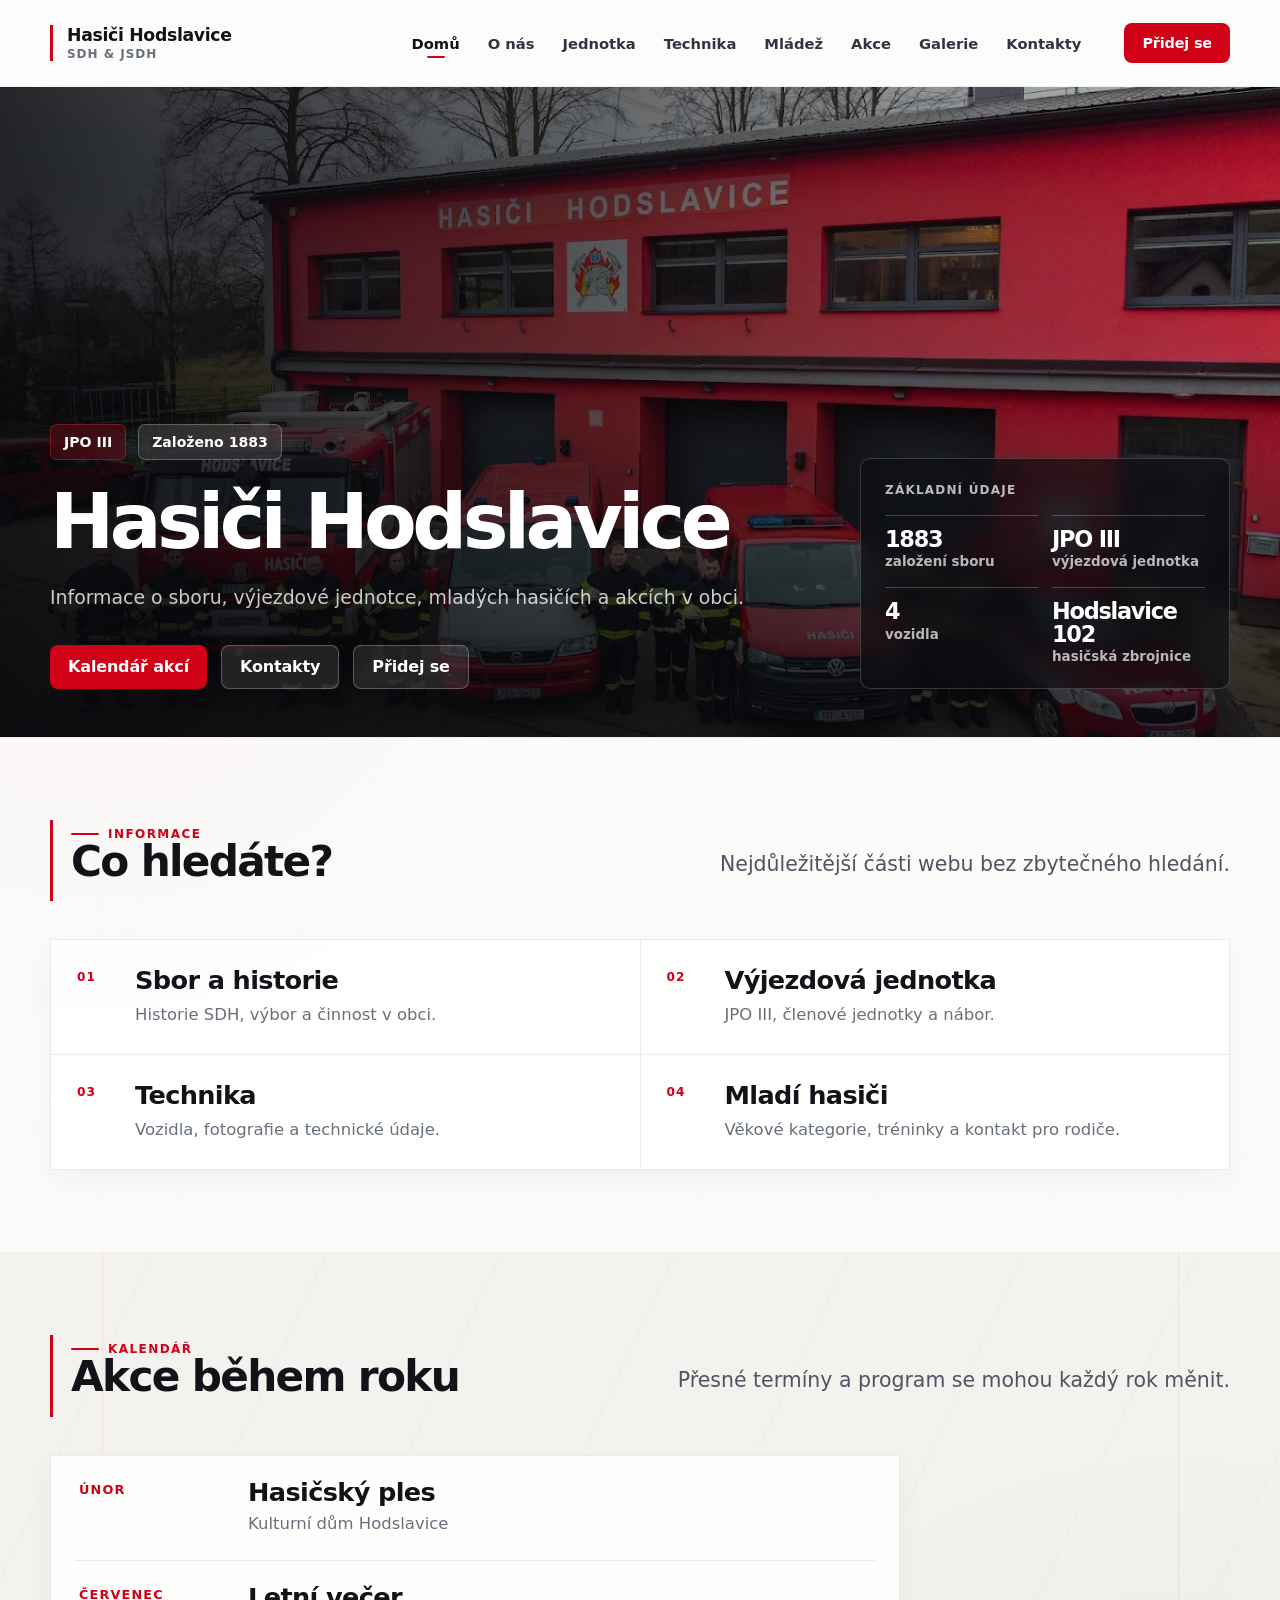
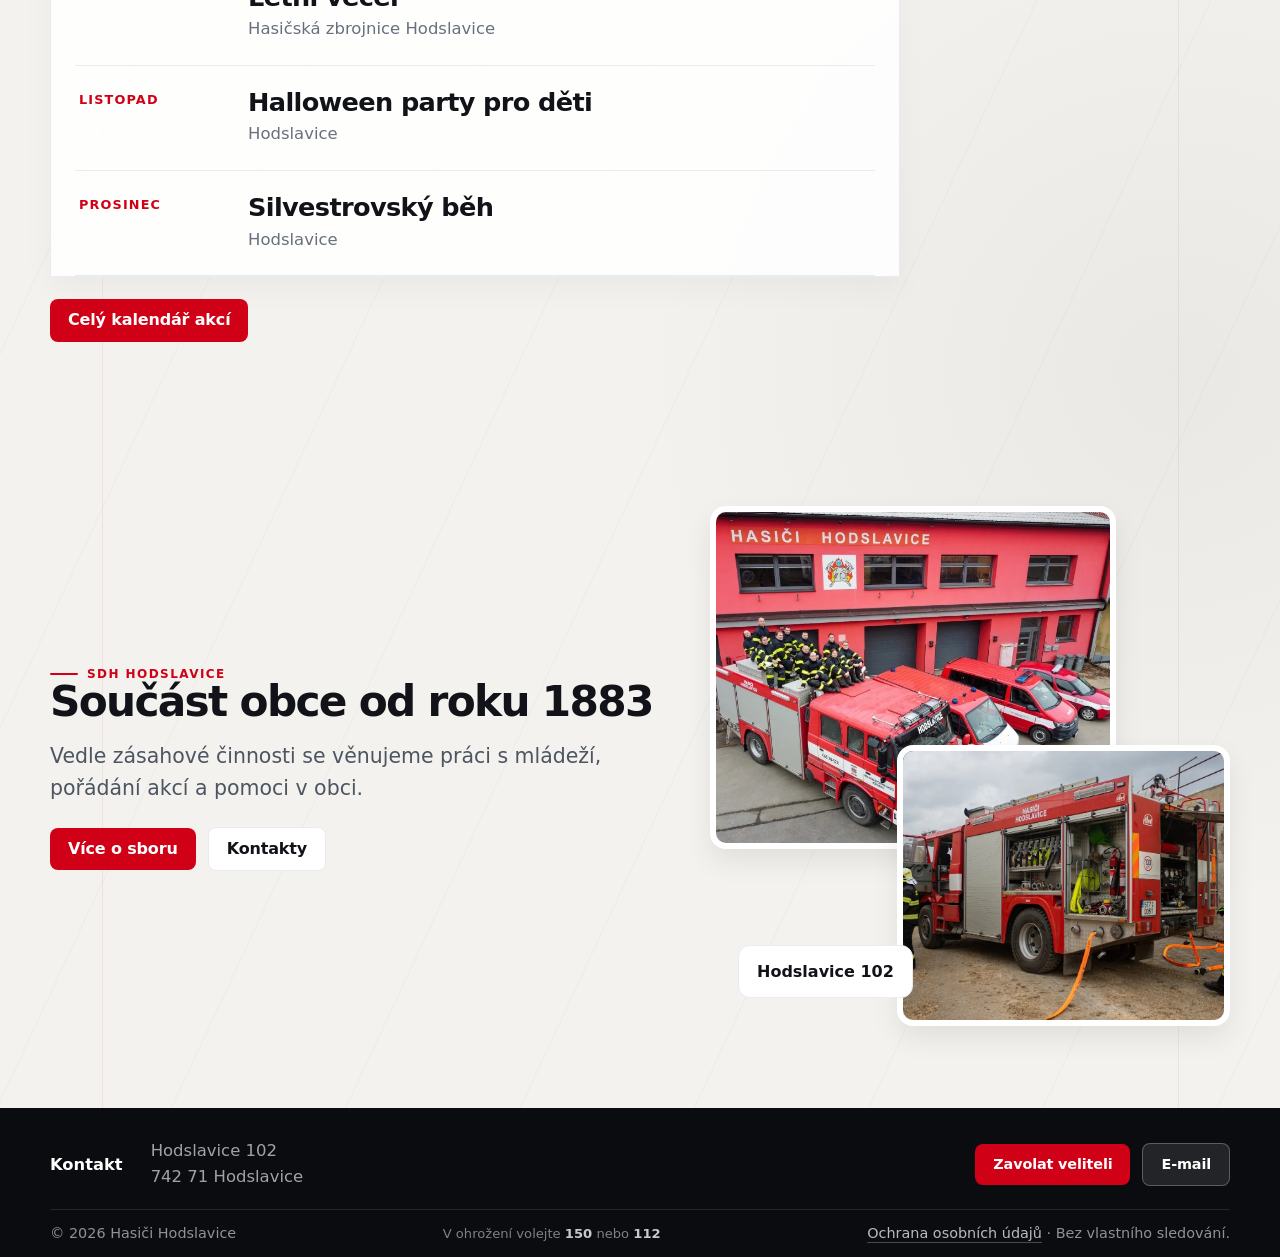
==== commit de2a5cc6: "uprava" ====
--- a/hasici-aktualni/index.html
+++ b/hasici-aktualni/index.html
@@ -4,10 +4,10 @@
   <meta charset="utf-8">
   <meta name="viewport" content="width=device-width, initial-scale=1">
   <title>Dobrovolní hasiči | Hasiči Hodslavice</title>
-  <meta name="description" content="Moderní web SDH a JSDH Hodslavice: jednotka JPO III, technika, výjezdy, mládež, akce a kontakty.">
+  <meta name="description" content="Informace o SDH a JSDH Hodslavice: sbor, výjezdová jednotka, technika, mladí hasiči, akce a kontakty.">
   <meta name="theme-color" content="#d00016">
   <meta property="og:title" content="Dobrovolní hasiči | Hasiči Hodslavice">
-  <meta property="og:description" content="Moderní web SDH a JSDH Hodslavice: jednotka JPO III, technika, výjezdy, mládež, akce a kontakty.">
+  <meta property="og:description" content="Informace o SDH a JSDH Hodslavice: sbor, výjezdová jednotka, technika, mladí hasiči, akce a kontakty.">
   <meta property="og:type" content="website">
   <meta property="og:image" content="assets/img/og-cover.jpg">
   <link rel="icon" href="assets/img/logo.svg" type="image/svg+xml">
@@ -44,10 +44,9 @@
     <header class="site-header" data-header>
       <div class="container nav" aria-label="Hlavní navigace">
         <a class="logo" href="index.html" aria-label="Hasiči Hodslavice domů">
-          <img src="assets/img/logo.svg" alt="" width="46" height="46">
           <span>Hasiči Hodslavice<small>SDH & JSDH</small></span>
         </a>
-        <nav class="nav__links" data-nav><a href="index.html">Domů</a><a href="o-nas.html">O nás</a><a href="jednotka.html">Jednotka</a><a href="technika.html">Technika</a><a href="vyjezdy.html">Výjezdy</a><a href="mladez.html">Mládež</a><a href="akce.html">Akce</a><a href="fotogalerie.html">Galerie</a><a href="kontakty.html">Kontakty</a></nav>
+        <nav class="nav__links" data-nav><a href="index.html">Domů</a><a href="o-nas.html">O nás</a><a href="jednotka.html">Jednotka</a><a href="technika.html">Technika</a><a href="mladez.html">Mládež</a><a href="akce.html">Akce</a><a href="fotogalerie.html">Galerie</a><a href="kontakty.html">Kontakty</a><a class="nav__join" href="jednotka.html#nabor">Přidej se</a></nav>
         <a class="btn btn--primary btn--small nav__cta" href="jednotka.html#nabor">Přidej se</a>
         <button class="menu-toggle" type="button" aria-label="Otevřít menu" aria-expanded="false" data-menu-toggle><span></span><span></span><span></span></button>
       </div>
@@ -60,83 +59,60 @@
   <div class="container hero__content">
     <div class="hero__grid">
       <div>
-        <div class="hero__badges"><span class="badge badge--red">JPO III</span><span class="badge">SDH od roku 1883</span><span class="badge">Hodslavice a okolí</span></div>
+        <div class="hero__badges"><span class="badge badge--red">JPO III</span><span class="badge">Založeno 1883</span></div>
         <h1>Hasiči Hodslavice</h1>
-        <p>Výjezdová jednotka, sbor, mladí hasiči a akce pro obec. Stručně, přehledně a na jednom místě.</p>
-        <div class="hero__actions"><a class="btn btn--primary" href="jednotka.html#nabor">Chci se přidat</a><a class="btn btn--ghost" href="technika.html">Technika</a><a class="btn btn--ghost" href="kontakty.html">Kontakty</a></div>
+        <p>Informace o sboru, výjezdové jednotce, mladých hasičích a akcích v obci.</p>
+        <div class="hero__actions"><a class="btn btn--primary" href="akce.html">Kalendář akcí</a><a class="btn btn--ghost" href="kontakty.html">Kontakty</a><a class="btn btn--ghost" href="jednotka.html#nabor">Přidej se</a></div>
       </div>
       <aside class="hero-card" aria-label="Rychlá fakta">
-        <strong data-count="1883">0</strong><span>rok založení sboru</span>
-        <div class="hero-card__row"><div class="hero-card__item"><strong>10</strong><span>min výjezd JPO III</span></div><div class="hero-card__item"><strong>4</strong><span>vozidla v technice</span></div></div>
+        <span class="hero-card__label">Základní údaje</span>
+        <div class="hero-facts"><div><strong>1883</strong><span>založení sboru</span></div><div><strong>JPO III</strong><span>výjezdová jednotka</span></div><div><strong>4</strong><span>vozidla</span></div><div><strong>Hodslavice 102</strong><span>hasičská zbrojnice</span></div></div>
       </aside>
-    </div>
-  </div>
-  <a class="hero-scroll" href="#obsah">Pokračovat</a>
-</section>
-<section id="obsah" class="section">
-  <div class="container">
-    <div class="alert reveal"><div class="alert__icon">!</div><div><strong>Web není tísňová linka.</strong><p>V případě požáru, dopravní nehody nebo ohrožení života volejte okamžitě 150 nebo 112. Kontakty na sbor slouží pro běžnou komunikaci, nábor a kulturní akce.</p></div><a class="btn btn--primary" href="tel:112">Volat 112</a></div>
-    <div class="grid grid--4 mt-4">
-      <div class="stat-card reveal"><strong>JPO III</strong><span>územní působnost</span></div>
-      <div class="stat-card reveal"><strong data-count="140" data-suffix="+">0</strong><span>let tradice</span></div>
-      <div class="stat-card reveal"><strong data-count="3">0</strong><span>kategorie mládeže</span></div>
-      <div class="stat-card reveal"><strong data-count="4">0</strong><span>zásahová vozidla</span></div>
     </div>
   </div>
 </section>
 <section class="section section--soft">
   <div class="container">
-    <div class="grid grid--3">
-      <a class="card reveal" href="jednotka.html"><div class="card__icon">🚒</div><h3>Jednotka</h3><p>JPO III, členové jednotky a nábor.</p></a>
-      <a class="card reveal" href="technika.html"><div class="card__icon">⚙️</div><h3>Technika</h3><p>Vozidla a základní technické údaje.</p></a>
-      <a class="card reveal" href="mladez.html"><div class="card__icon">👨‍🚒</div><h3>Mládež</h3><p>Tréninky a informace pro rodiče.</p></a>
-      <a class="card reveal" href="vyjezdy.html"><div class="card__icon">📋</div><h3>Výjezdy</h3><p>Přehled zásahové činnosti.</p></a>
-      <a class="card reveal" href="akce.html"><div class="card__icon">🎉</div><h3>Akce v obci</h3><p>Ples, společenské a obecní akce.</p></a>
-      <a class="card reveal" href="bezpecnost.html"><div class="card__icon">🛡️</div><h3>Rady občanům</h3><p>Základní rady pro mimořádné situace.</p></a>
+    <div class="section__head"><div><span class="eyebrow">Informace</span><h2>Co hledáte?</h2></div><p class="lead">Nejdůležitější části webu bez zbytečného hledání.</p></div>
+    <div class="quick-links">
+      <a class="info-link" href="o-nas.html"><span>01</span><div><h3>Sbor a historie</h3><p>Historie SDH, výbor a činnost v obci.</p></div></a>
+      <a class="info-link" href="jednotka.html"><span>02</span><div><h3>Výjezdová jednotka</h3><p>JPO III, členové jednotky a nábor.</p></div></a>
+      <a class="info-link" href="technika.html"><span>03</span><div><h3>Technika</h3><p>Vozidla, fotografie a technické údaje.</p></div></a>
+      <a class="info-link" href="mladez.html"><span>04</span><div><h3>Mladí hasiči</h3><p>Věkové kategorie, tréninky a kontakt pro rodiče.</p></div></a>
     </div>
+  </div>
+</section>
+<section class="section home-events">
+  <div class="container">
+    <div class="section__head"><div><span class="eyebrow">Kalendář</span><h2>Akce během roku</h2></div><p class="lead">Přesné termíny a program se mohou každý rok měnit.</p></div>
+    <div class="event-list event-list--home">
+      <div class="event-item"><div class="event-date">Únor</div><div class="event-content"><h3>Hasičský ples</h3><p>Kulturní dům Hodslavice</p></div></div>
+      <div class="event-item"><div class="event-date">Červenec</div><div class="event-content"><h3>Letní večer</h3><p>Hasičská zbrojnice Hodslavice</p></div></div>
+      <div class="event-item"><div class="event-date">Listopad</div><div class="event-content"><h3>Halloween party pro děti</h3><p>Hodslavice</p></div></div>
+      <div class="event-item"><div class="event-date">Prosinec</div><div class="event-content"><h3>Silvestrovský běh</h3><p>Hodslavice</p></div></div>
+    </div>
+    <div class="inline-actions mt-3"><a class="btn btn--primary" href="akce.html">Celý kalendář akcí</a></div>
   </div>
 </section>
 <section class="section">
   <div class="container split">
-    <div class="reveal"><span class="eyebrow">O sboru</span><h2>Sbor a obec</h2><p class="lead">Sbor stojí na zásahové činnosti, práci s mládeží, akcích pro obec a tradici sahající do roku 1883.</p><div class="inline-actions mt-3"><a class="btn btn--primary" href="o-nas.html">O sboru</a><a class="btn btn--outline" href="akce.html">Akce</a></div></div>
+    <div class="reveal"><span class="eyebrow">SDH Hodslavice</span><h2>Součást obce od roku 1883</h2><p class="lead">Vedle zásahové činnosti se věnujeme práci s mládeží, pořádání akcí a pomoci v obci.</p><div class="inline-actions mt-3"><a class="btn btn--primary" href="o-nas.html">Více o sboru</a><a class="btn btn--outline" href="kontakty.html">Kontakty</a></div></div>
     <div class="photo-stack reveal"><img src="assets/img/stanice-technika.webp" alt="Hasičská zbrojnice a technika Hodslavice"><img src="assets/img/cas-zasah.webp" alt="Cisterna CAS 20 při výcviku"><div class="photo-stack__note">Hodslavice 102</div></div>
   </div>
 </section>
-<section class="section section--dark">
-  <div class="container">
-    <div class="section__head reveal"><div><span class="eyebrow">Aktuální směr</span><h2>Připravenost v praxi</h2></div><p class="lead">Dobrovolná služba, pravidelný výcvik a technika připravená k zásahu.</p></div>
-    <div class="grid grid--3">
-      <div class="card card--no-hover reveal"><div class="card__meta">01</div><h3>Výjezdová připravenost</h3><p>Požáry, technické pomoci, dopravní nehody a mimořádné události.</p></div>
-      <div class="card card--no-hover reveal"><div class="card__meta">02</div><h3>Výcvik a technika</h3><p>Výcvik, údržba vybavení a odborná příprava členů.</p></div>
-      <div class="card card--no-hover reveal"><div class="card__meta">03</div><h3>Obec a mladí hasiči</h3><p>Akce pro obec, mladí hasiči a hasičská tradice.</p><div class="inline-actions mt-3"><a class="btn btn--primary btn--small" href="https://www.hodslavice.cz/" target="_blank" rel="noreferrer">Web obce Hodslavice</a></div></div>
-    </div>
-  </div>
-</section>
-<section class="section">
-  <div class="container">
-    <div class="section__head reveal"><div><span class="eyebrow">Vybrané odkazy</span><h2>Kam dál?</h2></div></div>
-    <div class="grid grid--3">
-      <a class="media-card reveal" href="vyjezdy.html"><img src="assets/img/zimni-vyjezd.webp" alt="Zimní výjezd cisterny"><div class="media-card__body"><h3>Zásahy za každého počasí</h3></div></a>
-      <a class="card reveal" href="kontakty.html"><div class="card__icon">☎️</div><h3>Kontakty</h3><p>Telefony, e-maily, mapa a Facebook.</p></a>
-      <a class="card reveal" href="fotogalerie.html"><div class="card__icon">📸</div><h3>Fotogalerie</h3><p>Alba ze života sboru a akcí.</p></a>
-    </div>
-  </div>
-</section>
-
 </main>
 
     <footer class="site-footer">
       <div class="container">
-        <div class="footer-grid">
+        <div class="footer-grid footer-grid--compact">
           <div>
             <a class="logo" href="index.html"><img src="assets/img/logo.svg" alt="" width="46" height="46"><span>Hasiči Hodslavice<small>Pomáháme dobrovolně</small></span></a>
-            <p class="mt-3">Moderní informační web pro sbor a jednotku dobrovolných hasičů v Hodslavicích. Slouží pro obyvatele, členy, mladé hasiče, partnery i zájemce o členství.</p>
+            <p class="mt-3">Dobrovolní hasiči pro Hodslavice a okolí.</p>
           </div>
-          <div><h4>Web</h4><div class="footer-links"><a href="index.html" data-footer-link>Domů</a><a href="o-nas.html" data-footer-link>O nás</a><a href="jednotka.html" data-footer-link>Jednotka</a><a href="technika.html" data-footer-link>Technika</a><a href="vyjezdy.html" data-footer-link>Výjezdy</a><a href="mladez.html" data-footer-link>Mládež</a><a href="akce.html" data-footer-link>Akce</a><a href="fotogalerie.html" data-footer-link>Galerie</a><a href="kontakty.html" data-footer-link>Kontakty</a></div></div>
-          <div><h4>Užitečné</h4><div class="footer-links"><a href="bezpecnost.html">Rady pro občany</a><a href="aktuality.html">Aktuality</a><a href="dotace.html">Dotace</a><a href="akce.html">Kalendář akcí</a></div></div>
-          <div><h4>Kontakt</h4><p>Hodslavice 102<br>742 71 Hodslavice</p><div class="inline-actions"><a class="btn btn--primary btn--small" href="tel:+420773756825">Velitel jednotky</a><a class="btn btn--ghost btn--small" href="mailto:hasici-hodslavice@seznam.cz">E-mail</a></div></div>
+          <div><h4>Menu</h4><div class="footer-links footer-links--compact"><a href="index.html" data-footer-link>Domů</a><a href="o-nas.html" data-footer-link>O nás</a><a href="jednotka.html" data-footer-link>Jednotka</a><a href="technika.html" data-footer-link>Technika</a><a href="mladez.html" data-footer-link>Mládež</a><a href="akce.html" data-footer-link>Akce</a><a href="fotogalerie.html" data-footer-link>Galerie</a><a href="kontakty.html" data-footer-link>Kontakty</a></div></div>
+          <div><h4>Kontakt</h4><p>Hodslavice 102<br>742 71 Hodslavice</p><div class="inline-actions"><a class="btn btn--primary btn--small" href="tel:+420773756825">Zavolat veliteli</a><a class="btn btn--ghost btn--small" href="mailto:hasici-hodslavice@seznam.cz">E-mail</a></div></div>
         </div>
-        <div class="footer-bottom"><span>© <span data-year></span> Hasiči Hodslavice</span><span>Statický web bez vlastního sledování.</span></div>
+        <div class="footer-bottom"><span>© <span data-year></span> Hasiči Hodslavice</span><span class="footer-emergency">V ohrožení volejte <a href="tel:150">150</a> nebo <a href="tel:112">112</a></span><span><a class="footer-privacy" href="ochrana-osobnich-udaju.html">Ochrana osobních údajů</a> · Bez vlastního sledování.</span></div>
       </div>
     </footer>
     <div class="lightbox" data-lightbox aria-modal="true" aria-hidden="true" role="dialog" aria-label="Zvětšená fotografie">
@@ -150,4 +126,4 @@
     
 
 </body>
-</html>+</html>
--- a/hasici-aktualni/assets/css/style.css
+++ b/hasici-aktualni/assets/css/style.css
@@ -284,3 +284,284 @@
   .media-card{min-height:210px}.media-card__body{padding:18px}.media-card p{display:none}.gallery-folder{min-height:220px;padding:18px}.gallery-folder p{display:none}.gallery-photo{min-height:190px}
   .vehicle{display:block}.vehicle__image{min-height:210px}.vehicle__body{padding:18px}.specs{gap:8px}.spec{padding:10px}.people-list{gap:10px}.person{padding:12px}.contact-card{padding:15px;gap:12px}.map-card--embed,.map-card--embed iframe{min-height:290px;height:290px}.site-footer{padding:40px 0 22px}.site-footer p{font-size:.92rem}.footer-grid{gap:22px}
 }
+
+/* Klientské doladění — ostřejší, klidnější a méně šablonový výraz */
+:root{
+  --radius:10px;
+  --radius-sm:8px;
+  --shadow:0 12px 28px rgba(16,17,22,.08);
+  --shadow-soft:0 6px 16px rgba(16,17,22,.05);
+}
+.pulse{animation:none;box-shadow:none}
+.site-header.is-scrolled{box-shadow:0 6px 18px rgba(16,17,22,.06)}
+.logo img{border-radius:9px;box-shadow:none}
+.nav__links a{border-radius:6px}
+.nav__links a:hover,.nav__links a.is-active{background:transparent}
+.nav__links a:hover{color:var(--red)}
+.btn{border-radius:8px}
+.btn--primary{background:var(--red);box-shadow:none}
+.btn--primary:hover{background:var(--red-dark);box-shadow:none}
+.badge,.pill,.filter-btn{border-radius:7px}
+.hero-card{border-radius:10px;background:rgba(12,14,18,.68);backdrop-filter:blur(10px);box-shadow:none}
+.hero-card__item{border-radius:7px}
+.card,.stat-card,.person,.contact-card{border-radius:10px}
+.card:hover{transform:none;box-shadow:none;border-color:#cdd3dc}
+.media-card:hover img,.gallery-folder:hover img,.gallery-photo:hover img{transform:none}
+.media-card img,.gallery-folder img,.gallery-photo img{transition:none}
+.section--dark:before{display:none}
+.section--dark .card{
+  min-height:0;
+  padding:8px 24px;
+  border:0;
+  border-left:1px solid rgba(255,255,255,.22);
+  border-radius:0;
+  background:transparent;
+  box-shadow:none;
+}
+.section--dark .card h3{color:#fff}
+.section--dark .card p{color:rgba(255,255,255,.68)}
+.reveal{transform:translateY(8px);transition:opacity .38s ease,transform .38s ease}
+.table-wrap{border-radius:8px;box-shadow:none}
+.contact-mail{
+  display:flex;
+  align-items:center;
+  justify-content:space-between;
+  gap:24px;
+  margin:32px 0 18px;
+  padding:22px 0;
+  border-top:1px solid var(--line);
+  border-bottom:1px solid var(--line);
+}
+.contact-mail .eyebrow{display:flex;margin-bottom:7px}
+.contact-mail a:not(.btn){font-size:clamp(1.2rem,2.6vw,1.75rem);font-weight:900;letter-spacing:-.03em}
+.contacts-grid{margin-top:0}
+.contact-card{padding:20px;border-left:3px solid var(--red)}
+.contact-card__icon{border-radius:6px}
+.contact-card small a{font-weight:750;color:var(--muted);overflow-wrap:anywhere}
+.map-card--consent{min-height:360px;padding:32px;background:#15171c}
+.map-card--consent:before{background:linear-gradient(135deg,rgba(208,0,22,.24),transparent 58%)}
+.map-card--consent.is-loaded{padding:0;background:#fff}
+.map-card--consent.is-loaded:before{display:none}
+.map-card--consent iframe{position:relative;z-index:2;width:100%;height:420px;border:0;display:block}
+.map-consent{max-width:360px}
+.map-consent strong{display:block;font-size:1.4rem;margin-bottom:8px}
+.map-consent p{color:rgba(255,255,255,.7);margin-bottom:18px}
+.footer-privacy{color:rgba(255,255,255,.72);text-decoration:underline;text-decoration-color:rgba(255,255,255,.25);text-underline-offset:4px}
+.footer-privacy:hover{color:#fff;text-decoration-color:#fff}
+.privacy-content{max-width:780px}
+.privacy-content h2{font-size:clamp(1.45rem,2.5vw,2rem);margin-top:38px}
+.privacy-content ul{padding-left:20px;color:var(--muted);line-height:1.65}
+[hidden]{display:none!important}
+.footer-grid--compact{grid-template-columns:1.1fr 1fr 1fr;gap:48px}
+.footer-links--compact{grid-template-columns:repeat(2,minmax(0,1fr));column-gap:24px;row-gap:8px}
+.incident-details{border:1px solid var(--line);border-radius:10px;background:#fff;overflow:hidden}
+.incident-details summary{display:flex;align-items:center;justify-content:space-between;gap:20px;padding:20px 22px;font-weight:900;cursor:pointer;list-style:none}
+.incident-details summary::-webkit-details-marker{display:none}
+.incident-details summary:after{content:"+";font-size:1.5rem;color:var(--red)}
+.incident-details[open] summary:after{content:"−"}
+.incident-details summary span{margin-left:auto;color:var(--muted);font-size:.9rem}
+.incident-details .table-wrap{border-width:1px 0 0;border-radius:0}
+
+@media (max-width:700px){
+  .reveal{transform:none;transition:opacity .2s ease}
+  .card p,.section--dark .card p{display:block;-webkit-line-clamp:unset;overflow:visible}
+  .section--dark .card{padding:4px 0 16px 16px}
+  .contact-mail{align-items:flex-start;flex-direction:column;margin:24px 0 14px;padding:18px 0}
+  .contact-mail a:not(.btn){font-size:1.1rem;overflow-wrap:anywhere}
+  .contact-mail .inline-actions{width:100%}
+  .contact-mail .btn{flex:1}
+  .contact-card{padding:16px}
+  .map-card--consent{min-height:250px;padding:24px}
+  .map-card--consent iframe{height:290px}
+
+  .table-wrap{overflow:visible;border:0;background:transparent}
+  .table--events,.table--incidents{display:block;min-width:0}
+  .table--events thead,.table--incidents thead{position:absolute;width:1px;height:1px;padding:0;margin:-1px;overflow:hidden;clip:rect(0,0,0,0);white-space:nowrap;border:0}
+  .table--events tbody,.table--incidents tbody{display:grid;gap:10px}
+  .table--events tr,.table--incidents tr{display:block;padding:10px 0;border:1px solid var(--line);border-radius:8px;background:#fff}
+  .table--incidents tr[hidden]{display:none}
+  .table--events td,.table--incidents td{display:grid;grid-template-columns:76px minmax(0,1fr);gap:10px;padding:5px 14px;border:0;font-size:.9rem;line-height:1.4}
+  .table--events td:before,.table--incidents td:before{font-size:.66rem;font-weight:900;letter-spacing:.07em;text-transform:uppercase;color:#7a818c}
+  .table--events td:nth-child(1):before{content:"Období"}
+  .table--events td:nth-child(2):before{content:"Akce"}
+  .table--events td:nth-child(3):before{content:"Místo"}
+  .table--events td:nth-child(4):before{content:"Poznámka"}
+  .table--incidents td:nth-child(1):before{content:"Datum"}
+  .table--incidents td:nth-child(2):before{content:"Typ"}
+  .table--incidents td:nth-child(3):before{content:"Místo"}
+  .table--incidents td:nth-child(4):before{content:"Událost"}
+  .table--incidents td:nth-child(5):before{content:"Technika"}
+  .hero--home{min-height:520px}
+  .hero--home .hero-card{display:none}
+  .home-links{grid-template-columns:repeat(2,minmax(0,1fr))!important;gap:10px}
+  .home-links .card{padding:16px;min-height:76px;display:flex;align-items:flex-end}
+  .home-links .card p{display:none}
+  .footer-grid--compact{grid-template-columns:1fr;gap:20px}
+  .footer-grid--compact>div:first-child,
+  .footer-grid--compact>div:nth-child(2){display:none}
+  .site-footer{padding:32px 0 18px}
+  .footer-bottom{display:block;padding-top:18px;font-size:.82rem}
+  .footer-bottom>span:first-child{display:none}
+  .incident-details summary{padding:16px;align-items:flex-start}
+  .incident-details summary span{display:none}
+}
+
+/* Detailní fotografie techniky – kompaktní redakční rozvržení */
+.vehicle__photos{
+  min-height:330px;
+  display:grid;
+  grid-template-rows:minmax(0,1fr) 84px;
+  gap:2px;
+  background:#17191e;
+}
+.vehicle__photo{
+  position:relative;
+  min-width:0;
+  min-height:0;
+  overflow:hidden;
+  border:0;
+  padding:0;
+  background:#17191e;
+  cursor:zoom-in;
+}
+.vehicle__photo img{
+  position:absolute;
+  inset:0;
+  width:100%;
+  height:100%;
+  object-fit:cover;
+  transition:filter .18s ease;
+}
+.vehicle__photo--main img{object-position:center 58%}
+.vehicle__photo--detail img{object-position:center 55%}
+.vehicle__photo:hover img{filter:brightness(.92)}
+.vehicle__photo:focus-visible{outline:3px solid #fff;outline-offset:-5px;z-index:1}
+.gallery-grid--albums{grid-template-columns:repeat(4,minmax(0,1fr))}
+
+@media (max-width:1040px){
+  .vehicle__photos{min-height:350px;grid-template-rows:minmax(0,1fr) 92px}
+  .gallery-grid--albums{grid-template-columns:repeat(2,minmax(0,1fr))}
+}
+
+@media (max-width:700px){
+  .vehicle__photos{min-height:240px;grid-template-rows:minmax(0,1fr) 64px}
+  .vehicle .specs{grid-template-columns:repeat(2,minmax(0,1fr))}
+  .vehicle .spec{padding:9px}
+  .vehicle .spec span{font-size:.66rem;letter-spacing:.04em}
+  .vehicle .spec strong{font-size:.9rem}
+  .gallery-grid--albums{grid-template-columns:1fr}
+}
+
+/* Informační úprava – méně efektů, jasnější hierarchie */
+.reveal{opacity:1;transform:none;transition:none}
+.nav__join{display:none}
+.hero--home{min-height:650px}
+.hero--home .hero__content{padding:100px 0 48px}
+.hero-card__label{display:block;margin:0 0 18px!important;color:rgba(255,255,255,.72)!important;font-size:.75rem!important;text-transform:uppercase;letter-spacing:.1em}
+.hero-facts{display:grid;grid-template-columns:1fr 1fr;gap:18px 14px}
+.hero-facts>div{border-top:1px solid rgba(255,255,255,.22);padding-top:12px}
+.hero-facts strong{font-size:1.4rem}
+.hero-facts span{font-size:.84rem}
+#obsah.section{padding:34px 0}
+.quick-links{display:grid;grid-template-columns:1fr 1fr;border-top:1px solid var(--line);border-left:1px solid var(--line);background:#fff}
+.info-link{display:grid;grid-template-columns:40px 1fr;gap:18px;padding:26px;border-right:1px solid var(--line);border-bottom:1px solid var(--line);transition:background .18s}
+.info-link:hover{background:#f2f4f7}
+.info-link>span{padding-top:4px;color:var(--red);font-size:.76rem;font-weight:900;letter-spacing:.08em}
+.info-link h3{margin-bottom:6px}
+.info-link p{margin:0}
+.event-list{border-top:1px solid var(--line)}
+.event-list--home{max-width:850px}
+.event-item{display:grid;grid-template-columns:145px 1fr;gap:24px;padding:22px 4px;border-bottom:1px solid var(--line)}
+.event-date{padding-top:4px;color:var(--red);font-size:.8rem;font-weight:900;letter-spacing:.09em;text-transform:uppercase}
+.event-content h3{margin-bottom:4px}.event-content p{margin:0}
+.calendar-note{display:grid;grid-template-columns:1fr auto;align-items:center;gap:4px 24px;margin-top:30px;padding:20px 22px;background:var(--soft);border-left:4px solid var(--red)}
+.calendar-note p{margin:0}.calendar-note .btn{grid-column:2;grid-row:1 / span 2}
+
+/* Kratší patička bez opakování celého menu */
+.site-footer{padding:30px 0 16px}
+.footer-grid--compact{display:block;margin-bottom:18px}
+.footer-grid--compact>div:first-child,.footer-grid--compact>div:nth-child(2){display:none}
+.footer-grid--compact>div:last-child{display:flex;align-items:center;gap:28px}
+.footer-grid--compact>div:last-child h4,.footer-grid--compact>div:last-child p{margin:0}
+.footer-grid--compact>div:last-child .inline-actions{margin-left:auto}
+.footer-bottom{padding-top:15px}
+
+@media (max-width:1020px){
+  .nav{position:relative}
+  .nav__links{position:absolute;inset:calc(100% + 12px) 0 auto 0;max-height:calc(100svh - 120px);overflow:auto}
+  .nav__links .nav__join{display:block;margin-top:6px;background:var(--red);color:#fff}
+  .nav__links .nav__join:hover{background:var(--red-dark);color:#fff}
+}
+
+@media (max-width:700px){
+  .topbar{display:block}.topbar__inner{height:36px;padding:0;display:flex;justify-content:center}.topbar__emergency{font-size:.78rem;gap:7px}.topbar__links{display:none}.pulse{width:7px;height:7px}
+  .nav__links{inset:calc(100% + 10px) 0 auto 0}
+  .hero--home{min-height:500px}.hero--home .hero__content{padding:52px 0 26px}.hero--home .hero-card{display:none}
+  #obsah.section{padding:20px 0}
+  .quick-links{grid-template-columns:1fr}.info-link{grid-template-columns:32px 1fr;gap:10px;padding:18px 15px}.info-link p{display:block}
+  .event-item{grid-template-columns:86px 1fr;gap:12px;padding:17px 2px}.event-content p{display:block}
+  .calendar-note{grid-template-columns:1fr;padding:17px}.calendar-note .btn{grid-column:1;grid-row:auto;width:max-content;margin-top:8px}
+  .footer-grid--compact>div:last-child{display:grid;gap:10px}.footer-grid--compact>div:last-child .inline-actions{margin-left:0}.footer-grid--compact>div:last-child h4{display:none}
+  .footer-bottom>span:first-child{display:block;margin-bottom:7px}
+}
+
+/* Klidnější podklad a jasnější členění stránek */
+.topbar{display:none!important}
+body{background:#f1efeb}
+main{
+  position:relative;
+  isolation:isolate;
+  background:
+    radial-gradient(circle at 8% 18%,rgba(208,0,22,.055),transparent 30rem),
+    radial-gradient(circle at 92% 72%,rgba(17,19,24,.045),transparent 34rem),
+    #f4f2ee;
+}
+main:before{
+  content:"";
+  position:absolute;
+  inset:0;
+  z-index:-1;
+  pointer-events:none;
+  background:repeating-linear-gradient(115deg,transparent 0,transparent 118px,rgba(17,19,24,.022) 119px,transparent 120px);
+}
+.section{background:transparent}
+.section--soft{background:rgba(255,255,255,.68);border-top:1px solid rgba(17,19,24,.055);border-bottom:1px solid rgba(17,19,24,.055)}
+.section--dark{background:#17191e}
+.section__head{padding-left:18px;border-left:3px solid var(--red)}
+.card,.vehicle,.contact-card,.incident-details,.table-wrap{background:rgba(255,255,255,.92)}
+.card{box-shadow:0 8px 22px rgba(17,19,24,.045)}
+.quick-links{background:rgba(255,255,255,.9);box-shadow:0 12px 30px rgba(17,19,24,.045)}
+.event-list{padding:0 24px;border:1px solid var(--line);background:rgba(255,255,255,.9);box-shadow:0 12px 30px rgba(17,19,24,.04)}
+.privacy-content{max-width:840px;padding:38px 42px;background:rgba(255,255,255,.9);border:1px solid var(--line);box-shadow:0 12px 30px rgba(17,19,24,.04)}
+.timeline,.contact-mail{background:rgba(255,255,255,.74)}
+.footer-bottom{display:grid;grid-template-columns:auto 1fr auto;align-items:center}
+.footer-emergency{text-align:center;color:rgba(255,255,255,.48);font-size:.82rem}
+.footer-emergency a{color:rgba(255,255,255,.78);font-weight:850}
+.footer-emergency a:hover{color:#fff}
+
+@media (max-width:700px){
+  .hero--sub{position:relative;overflow:hidden;background:#17191e;color:#fff;border-bottom:0}
+  .hero--sub .hero__media{display:block;opacity:.28}
+  .hero--sub .hero__media:after{background:linear-gradient(90deg,rgba(10,11,14,.94),rgba(33,7,11,.76))}
+  .hero--sub .hero__content{padding:34px 0 30px}
+  .hero--sub p{color:rgba(255,255,255,.72)}
+  .hero--sub .badge{color:#fff;border-color:rgba(255,255,255,.22);background:rgba(255,255,255,.09)}
+  .hero--sub .badge--red{color:#fff;background:rgba(208,0,22,.42);border-color:rgba(255,255,255,.16)}
+  .section__head{padding-left:13px}
+  .event-list{padding:0 14px}
+  .privacy-content{padding:24px 20px}
+  .footer-bottom{grid-template-columns:1fr;gap:7px}
+  .footer-emergency{text-align:left;grid-row:2}
+}
+
+/* Finální drobné úpravy: textové záhlaví a decentní linky */
+.site-header .logo{
+  gap:0;
+  padding-left:14px;
+  border-left:3px solid var(--red);
+}
+main:before{
+  background:
+    repeating-linear-gradient(115deg,transparent 0,transparent 156px,rgba(17,19,24,.03) 157px,transparent 158px),
+    linear-gradient(90deg,transparent 8%,rgba(208,0,22,.075) 8%,rgba(208,0,22,.075) calc(8% + 1px),transparent calc(8% + 1px),transparent 92%,rgba(17,19,24,.055) 92%,rgba(17,19,24,.055) calc(92% + 1px),transparent calc(92% + 1px));
+}
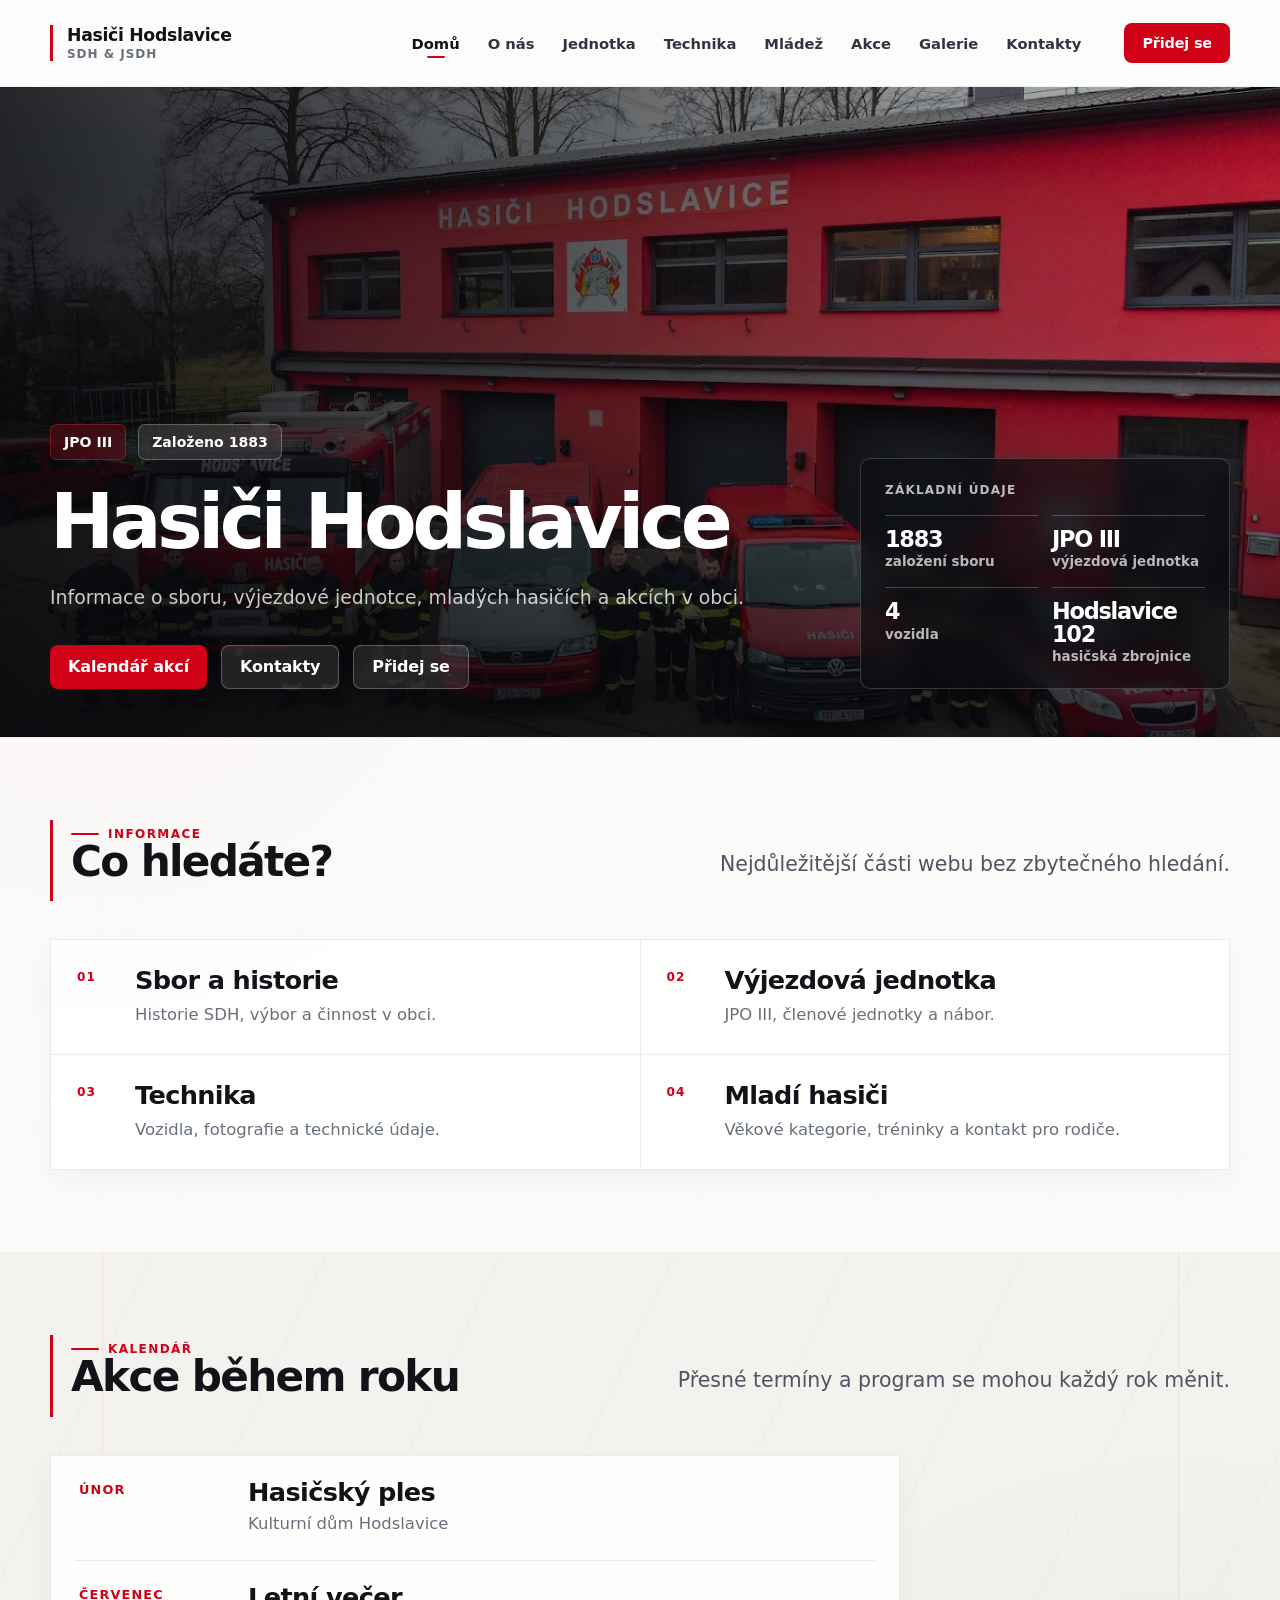
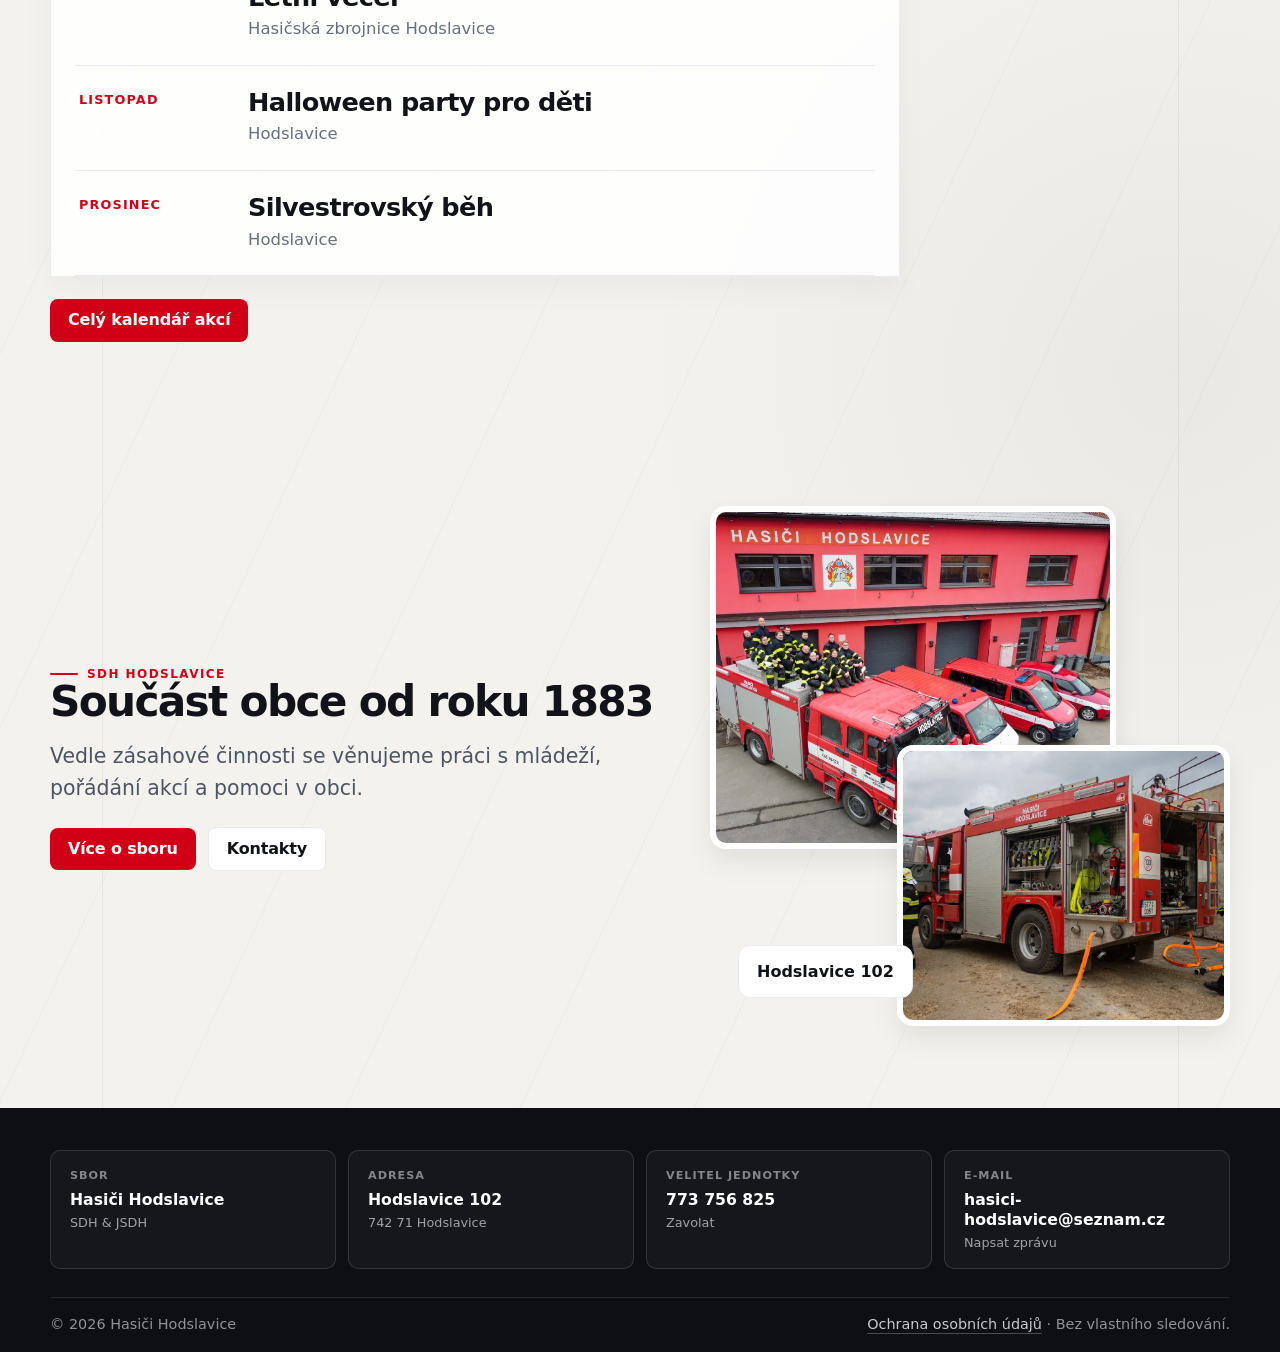
==== commit 982c3ccf: "dodelani" ====
--- a/hasici-aktualni/index.html
+++ b/hasici-aktualni/index.html
@@ -104,15 +104,24 @@
 
     <footer class="site-footer">
       <div class="container">
-        <div class="footer-grid footer-grid--compact">
-          <div>
-            <a class="logo" href="index.html"><img src="assets/img/logo.svg" alt="" width="46" height="46"><span>Hasiči Hodslavice<small>Pomáháme dobrovolně</small></span></a>
-            <p class="mt-3">Dobrovolní hasiči pro Hodslavice a okolí.</p>
-          </div>
-          <div><h4>Menu</h4><div class="footer-links footer-links--compact"><a href="index.html" data-footer-link>Domů</a><a href="o-nas.html" data-footer-link>O nás</a><a href="jednotka.html" data-footer-link>Jednotka</a><a href="technika.html" data-footer-link>Technika</a><a href="mladez.html" data-footer-link>Mládež</a><a href="akce.html" data-footer-link>Akce</a><a href="fotogalerie.html" data-footer-link>Galerie</a><a href="kontakty.html" data-footer-link>Kontakty</a></div></div>
-          <div><h4>Kontakt</h4><p>Hodslavice 102<br>742 71 Hodslavice</p><div class="inline-actions"><a class="btn btn--primary btn--small" href="tel:+420773756825">Zavolat veliteli</a><a class="btn btn--ghost btn--small" href="mailto:hasici-hodslavice@seznam.cz">E-mail</a></div></div>
+        <div class="footer-info">
+          <a class="footer-info__item" href="index.html">
+            <span>Sbor</span><strong>Hasiči Hodslavice</strong><small>SDH &amp; JSDH</small>
+          </a>
+          <a class="footer-info__item" href="kontakty.html">
+            <span>Adresa</span><strong>Hodslavice 102</strong><small>742 71 Hodslavice</small>
+          </a>
+          <a class="footer-info__item" href="tel:+420773756825">
+            <span>Velitel jednotky</span><strong>773 756 825</strong><small>Zavolat</small>
+          </a>
+          <a class="footer-info__item" href="mailto:hasici-hodslavice@seznam.cz">
+            <span>E-mail</span><strong>hasici-hodslavice@seznam.cz</strong><small>Napsat zprávu</small>
+          </a>
         </div>
-        <div class="footer-bottom"><span>© <span data-year></span> Hasiči Hodslavice</span><span class="footer-emergency">V ohrožení volejte <a href="tel:150">150</a> nebo <a href="tel:112">112</a></span><span><a class="footer-privacy" href="ochrana-osobnich-udaju.html">Ochrana osobních údajů</a> · Bez vlastního sledování.</span></div>
+        <div class="footer-bottom">
+          <span>© <span data-year></span> Hasiči Hodslavice</span>
+          <span><a class="footer-privacy" href="ochrana-osobnich-udaju.html">Ochrana osobních údajů</a> · Bez vlastního sledování.</span>
+        </div>
       </div>
     </footer>
     <div class="lightbox" data-lightbox aria-modal="true" aria-hidden="true" role="dialog" aria-label="Zvětšená fotografie">
--- a/hasici-aktualni/assets/css/style.css
+++ b/hasici-aktualni/assets/css/style.css
@@ -565,3 +565,32 @@
     repeating-linear-gradient(115deg,transparent 0,transparent 156px,rgba(17,19,24,.03) 157px,transparent 158px),
     linear-gradient(90deg,transparent 8%,rgba(208,0,22,.075) 8%,rgba(208,0,22,.075) calc(8% + 1px),transparent calc(8% + 1px),transparent 92%,rgba(17,19,24,.055) 92%,rgba(17,19,24,.055) calc(92% + 1px),transparent calc(92% + 1px));
 }
+
+/* Přehlednější zápatí */
+.site-footer{padding:42px 0 20px;background:#0d0f13}
+.footer-info{display:grid;grid-template-columns:repeat(4,minmax(0,1fr));gap:12px;margin-bottom:28px}
+.footer-info__item{min-width:0;padding:18px 19px;border:1px solid rgba(255,255,255,.13);border-radius:10px;background:rgba(255,255,255,.035);transition:border-color .2s,background .2s,transform .2s}
+.footer-info__item:hover{border-color:rgba(208,0,22,.72);background:rgba(255,255,255,.065);transform:translateY(-2px)}
+.footer-info__item span,.footer-info__item strong,.footer-info__item small{display:block}
+.footer-info__item span{margin-bottom:8px;color:rgba(255,255,255,.48);font-size:.7rem;font-weight:850;letter-spacing:.09em;text-transform:uppercase}
+.footer-info__item strong{overflow-wrap:anywhere;color:#fff;font-size:.98rem;line-height:1.3}
+.footer-info__item small{margin-top:5px;color:rgba(255,255,255,.6);font-size:.8rem}
+.footer-bottom{display:grid;grid-template-columns:auto 1fr;gap:16px;padding-top:18px;border-top:1px solid rgba(255,255,255,.1)}
+.footer-bottom>span:last-child{text-align:right}
+.footer-privacy{color:rgba(255,255,255,.78)}
+.footer-privacy:hover{color:#fff}
+
+@media (max-width:1040px){
+  .nav__links a.is-active{color:var(--red);background:rgba(208,0,22,.075);box-shadow:inset 3px 0 0 var(--red)}
+  .footer-info{grid-template-columns:repeat(2,minmax(0,1fr))}
+}
+
+@media (max-width:700px){
+  main:before{background:repeating-linear-gradient(115deg,transparent 0,transparent 156px,rgba(17,19,24,.025) 157px,transparent 158px)}
+  .site-footer{padding:30px 0 18px}
+  .footer-info{grid-template-columns:1fr;gap:9px;margin-bottom:22px}
+  .footer-info__item{padding:15px 16px}
+  .footer-bottom{grid-template-columns:1fr;gap:8px;padding-top:16px;font-size:.8rem}
+  .footer-bottom>span:first-child{display:block;margin:0}
+  .footer-bottom>span:last-child{text-align:left}
+}
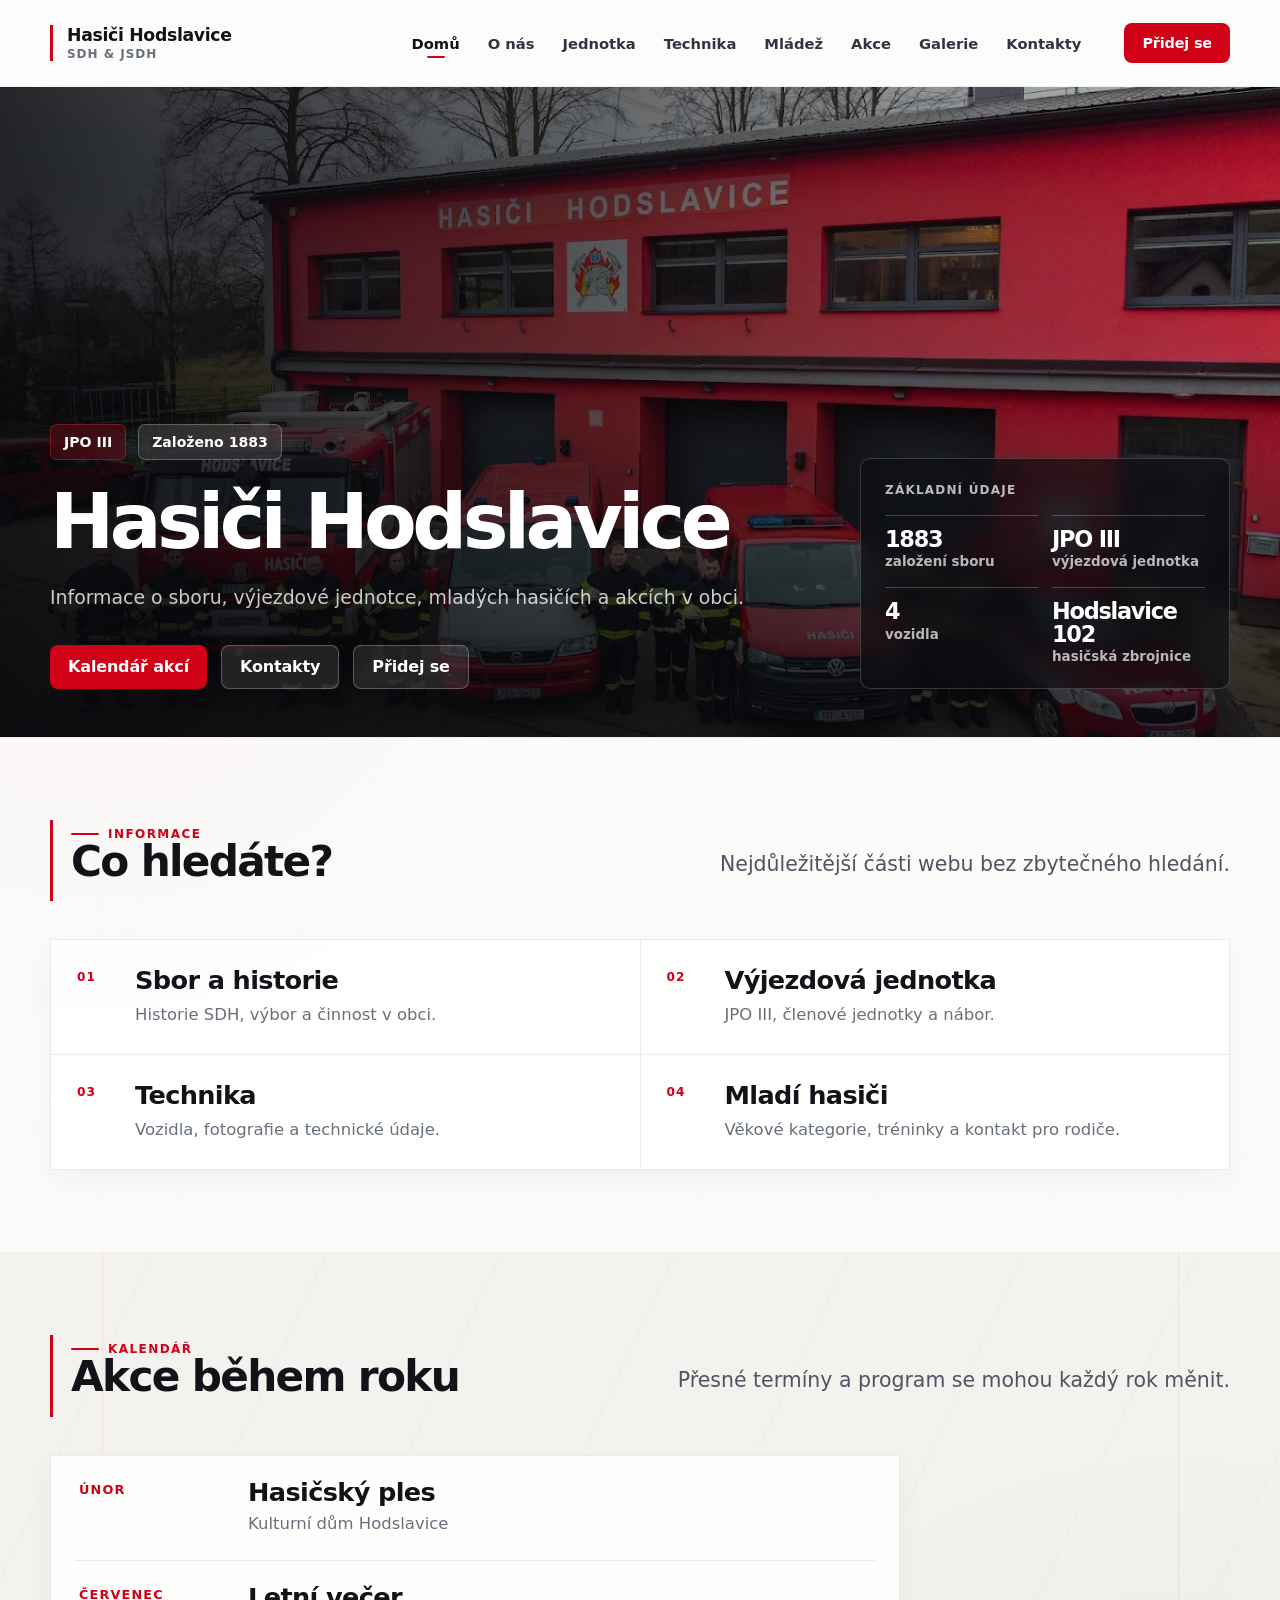
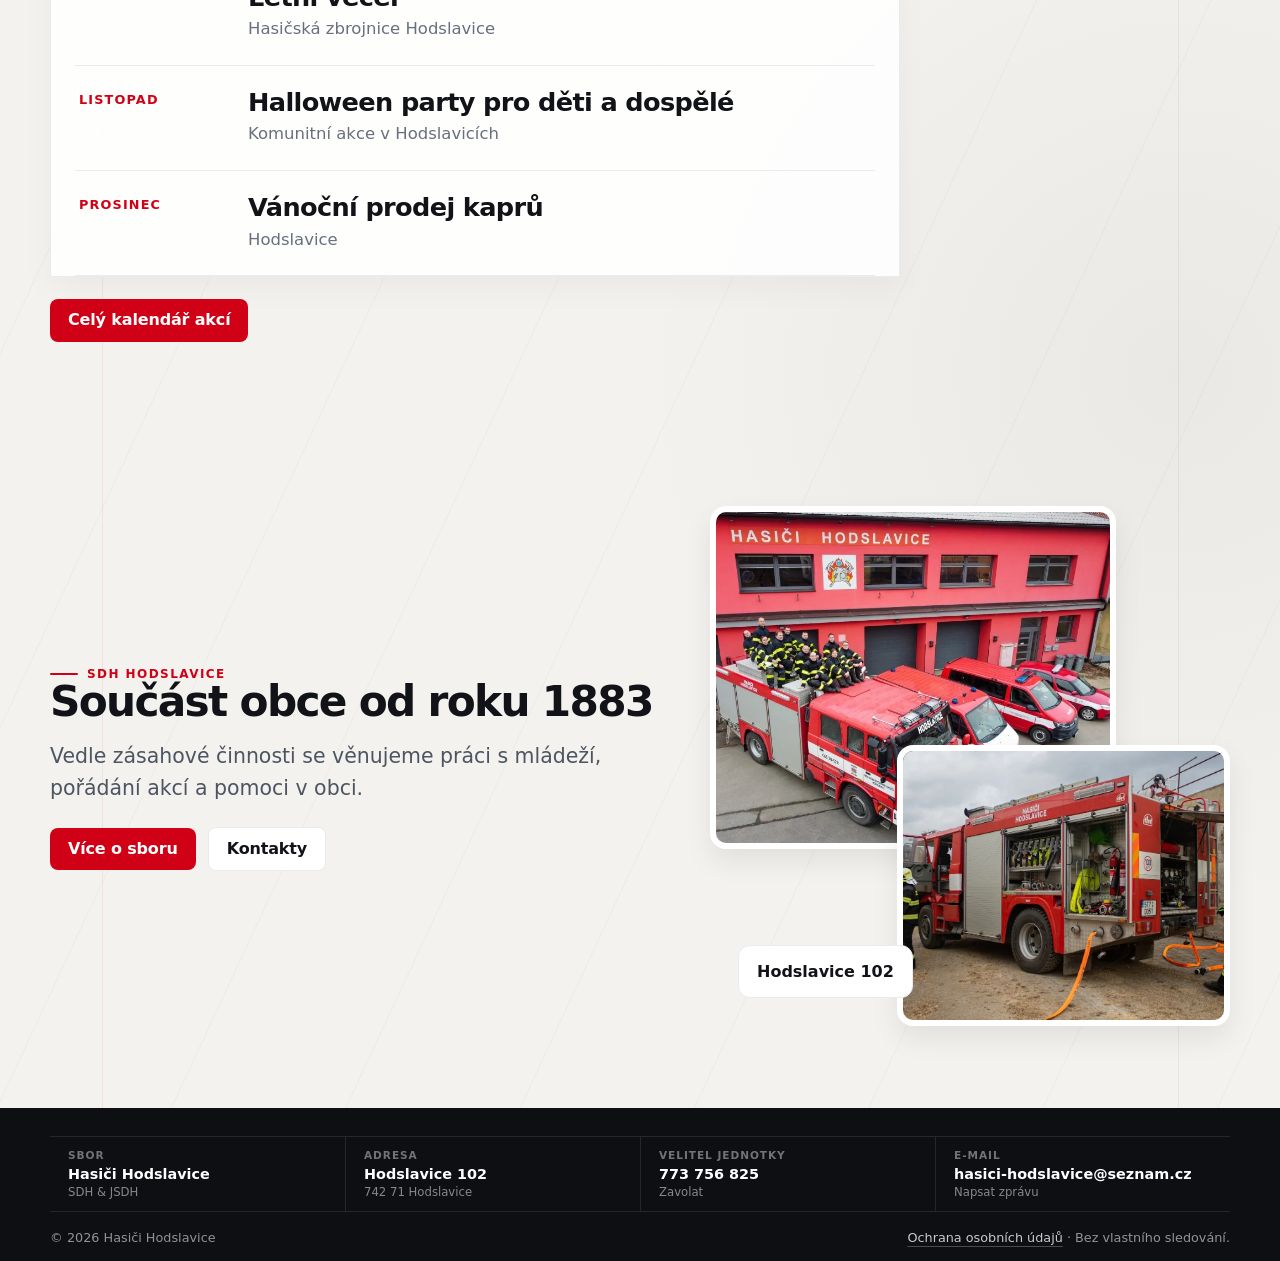
==== commit 286d002a: "aktuality" ====
--- a/hasici-aktualni/index.html
+++ b/hasici-aktualni/index.html
@@ -88,8 +88,8 @@
     <div class="event-list event-list--home">
       <div class="event-item"><div class="event-date">Únor</div><div class="event-content"><h3>Hasičský ples</h3><p>Kulturní dům Hodslavice</p></div></div>
       <div class="event-item"><div class="event-date">Červenec</div><div class="event-content"><h3>Letní večer</h3><p>Hasičská zbrojnice Hodslavice</p></div></div>
-      <div class="event-item"><div class="event-date">Listopad</div><div class="event-content"><h3>Halloween party pro děti</h3><p>Hodslavice</p></div></div>
-      <div class="event-item"><div class="event-date">Prosinec</div><div class="event-content"><h3>Silvestrovský běh</h3><p>Hodslavice</p></div></div>
+      <div class="event-item"><div class="event-date">Listopad</div><div class="event-content"><h3>Halloween party pro děti a dospělé</h3><p>Komunitní akce v Hodslavicích</p></div></div>
+      <div class="event-item"><div class="event-date">Prosinec</div><div class="event-content"><h3>Vánoční prodej kaprů</h3><p>Hodslavice</p></div></div>
     </div>
     <div class="inline-actions mt-3"><a class="btn btn--primary" href="akce.html">Celý kalendář akcí</a></div>
   </div>
--- a/hasici-aktualni/assets/css/style.css
+++ b/hasici-aktualni/assets/css/style.css
@@ -566,16 +566,17 @@
     linear-gradient(90deg,transparent 8%,rgba(208,0,22,.075) 8%,rgba(208,0,22,.075) calc(8% + 1px),transparent calc(8% + 1px),transparent 92%,rgba(17,19,24,.055) 92%,rgba(17,19,24,.055) calc(92% + 1px),transparent calc(92% + 1px));
 }
 
-/* Přehlednější zápatí */
-.site-footer{padding:42px 0 20px;background:#0d0f13}
-.footer-info{display:grid;grid-template-columns:repeat(4,minmax(0,1fr));gap:12px;margin-bottom:28px}
-.footer-info__item{min-width:0;padding:18px 19px;border:1px solid rgba(255,255,255,.13);border-radius:10px;background:rgba(255,255,255,.035);transition:border-color .2s,background .2s,transform .2s}
-.footer-info__item:hover{border-color:rgba(208,0,22,.72);background:rgba(255,255,255,.065);transform:translateY(-2px)}
+/* Kompaktní zápatí s jemnými oddělovači */
+.site-footer{padding:28px 0 16px;background:#0d0f13}
+.footer-info{display:grid;grid-template-columns:repeat(4,minmax(0,1fr));margin-bottom:18px;border-top:1px solid rgba(255,255,255,.1);border-bottom:1px solid rgba(255,255,255,.1)}
+.footer-info__item{min-width:0;padding:12px 18px;border-left:1px solid rgba(255,255,255,.1);transition:background .2s}
+.footer-info__item:first-child{border-left:0}
+.footer-info__item:hover{background:rgba(255,255,255,.035)}
 .footer-info__item span,.footer-info__item strong,.footer-info__item small{display:block}
-.footer-info__item span{margin-bottom:8px;color:rgba(255,255,255,.48);font-size:.7rem;font-weight:850;letter-spacing:.09em;text-transform:uppercase}
-.footer-info__item strong{overflow-wrap:anywhere;color:#fff;font-size:.98rem;line-height:1.3}
-.footer-info__item small{margin-top:5px;color:rgba(255,255,255,.6);font-size:.8rem}
-.footer-bottom{display:grid;grid-template-columns:auto 1fr;gap:16px;padding-top:18px;border-top:1px solid rgba(255,255,255,.1)}
+.footer-info__item span{margin-bottom:4px;color:rgba(255,255,255,.42);font-size:.66rem;font-weight:850;letter-spacing:.09em;text-transform:uppercase}
+.footer-info__item strong{overflow-wrap:anywhere;color:#fff;font-size:.9rem;line-height:1.25}
+.footer-info__item small{margin-top:2px;color:rgba(255,255,255,.5);font-size:.73rem}
+.footer-bottom{display:grid;grid-template-columns:auto 1fr;gap:16px;padding-top:0;border-top:0;font-size:.8rem}
 .footer-bottom>span:last-child{text-align:right}
 .footer-privacy{color:rgba(255,255,255,.78)}
 .footer-privacy:hover{color:#fff}
@@ -583,14 +584,23 @@
 @media (max-width:1040px){
   .nav__links a.is-active{color:var(--red);background:rgba(208,0,22,.075);box-shadow:inset 3px 0 0 var(--red)}
   .footer-info{grid-template-columns:repeat(2,minmax(0,1fr))}
+  .footer-info__item:nth-child(odd){border-left:0}
+  .footer-info__item:nth-child(n+3){border-top:1px solid rgba(255,255,255,.1)}
 }
 
 @media (max-width:700px){
-  main:before{background:repeating-linear-gradient(115deg,transparent 0,transparent 156px,rgba(17,19,24,.025) 157px,transparent 158px)}
-  .site-footer{padding:30px 0 18px}
-  .footer-info{grid-template-columns:1fr;gap:9px;margin-bottom:22px}
-  .footer-info__item{padding:15px 16px}
-  .footer-bottom{grid-template-columns:1fr;gap:8px;padding-top:16px;font-size:.8rem}
+  main:before{
+    background:
+      repeating-linear-gradient(115deg,transparent 0,transparent 156px,rgba(17,19,24,.025) 157px,transparent 158px),
+      repeating-linear-gradient(0deg,transparent 0,transparent 219px,rgba(17,19,24,.025) 220px,transparent 221px);
+  }
+  .site-footer{padding:22px 0 14px}
+  .footer-info{grid-template-columns:1fr;margin-bottom:15px;border-bottom:0}
+  .footer-info__item{display:grid;grid-template-columns:96px minmax(0,1fr);column-gap:12px;padding:9px 0;border-left:0;border-top:0;border-bottom:1px solid rgba(255,255,255,.09)}
+  .footer-info__item:nth-child(n+3){border-top:0}
+  .footer-info__item span{grid-column:1;grid-row:1 / span 2;margin:2px 0 0}
+  .footer-info__item strong,.footer-info__item small{grid-column:2}
+  .footer-bottom{grid-template-columns:1fr;gap:6px;padding-top:0;font-size:.76rem}
   .footer-bottom>span:first-child{display:block;margin:0}
   .footer-bottom>span:last-child{text-align:left}
 }
